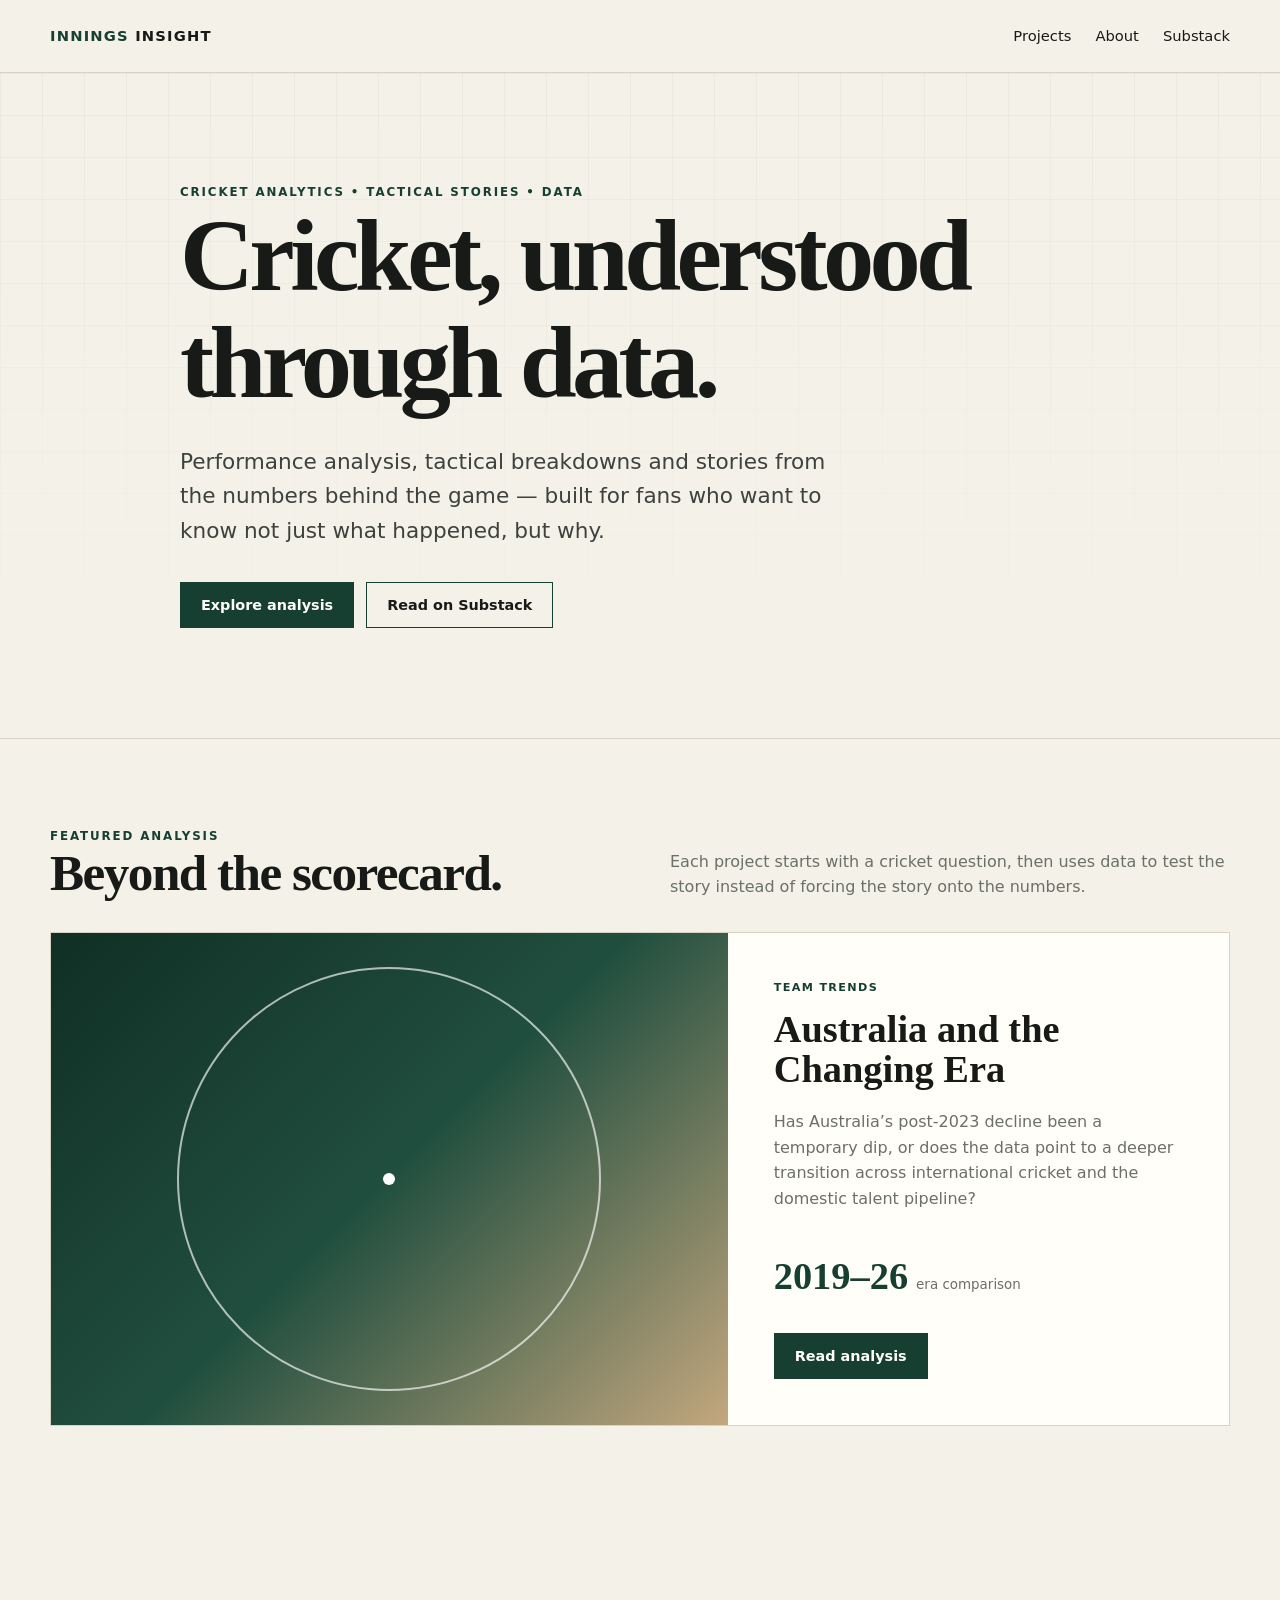
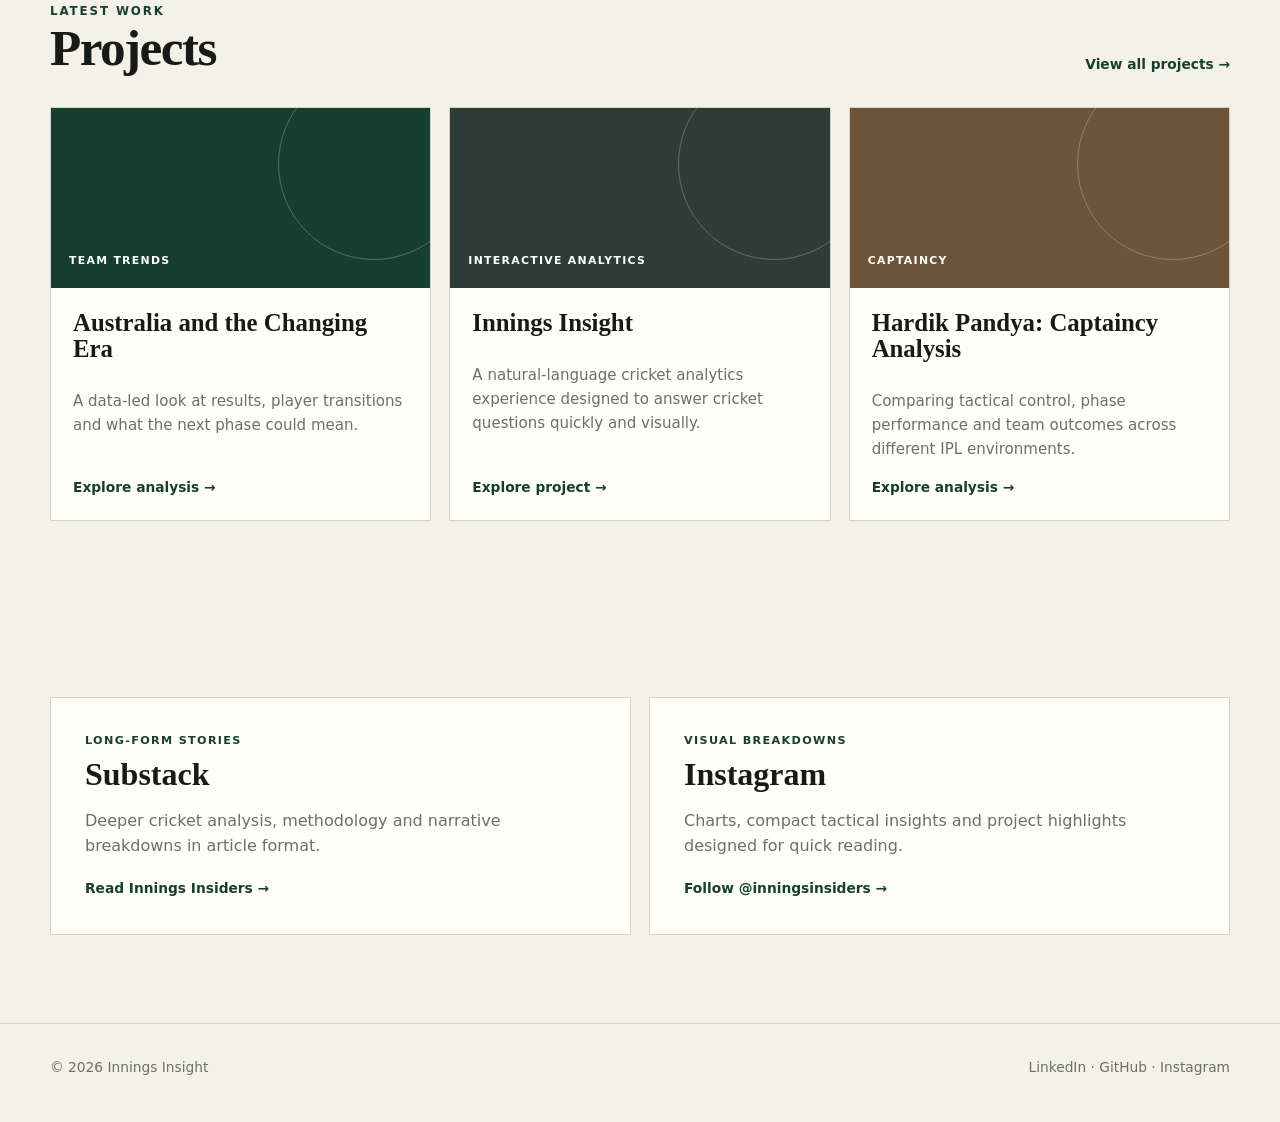
==== site/index.html @ 62f54bfb "Add portfolio homepage" ====
<!doctype html><html lang="en"><head><meta charset="utf-8"><meta name="viewport" content="width=device-width,initial-scale=1"><title>Innings Insight — Cricket Analytics</title><meta name="description" content="Cricket analytics, tactical breakdowns and stories from the numbers behind the game."><link rel="stylesheet" href="styles.css"></head><body><nav class="nav"><div class="wrap nav-inner"><a class="brand" href="index.html"><span>Innings</span> Insight</a><div class="nav-links"><a href="projects.html">Projects</a><a href="about.html">About</a><a href="https://inningsinsiders.substack.com/" target="_blank" rel="noreferrer">Substack</a></div></div></nav><header class="hero"><div class="wrap hero-content"><div class="eyebrow">Cricket analytics • tactical stories • data</div><h1>Cricket, understood through data.</h1><p>Performance analysis, tactical breakdowns and stories from the numbers behind the game — built for fans who want to know not just what happened, but why.</p><div class="actions"><a class="btn primary" href="projects.html">Explore analysis</a><a class="btn" href="https://inningsinsiders.substack.com/" target="_blank" rel="noreferrer">Read on Substack</a></div></div></header><main><section><div class="wrap"><div class="section-head"><div><div class="eyebrow">Featured analysis</div><h2>Beyond the scorecard.</h2></div><p>Each project starts with a cricket question, then uses data to test the story instead of forcing the story onto the numbers.</p></div><article class="feature"><div class="feature-art"></div><div class="feature-copy"><div class="smallcaps">Team trends</div><h3>Australia and the Changing Era</h3><p>Has Australia’s post-2023 decline been a temporary dip, or does the data point to a deeper transition across international cricket and the domestic talent pipeline?</p><div class="stat"><strong>2019–26</strong><span>era comparison</span></div><div><a class="btn primary" href="project-australia.html">Read analysis</a></div></div></article></div></section><section><div class="wrap"><div class="section-head"><div><div class="eyebrow">Latest work</div><h2>Projects</h2></div><a class="card-link" href="projects.html">View all projects →</a></div><div class="cards"><a class="card" href="project-australia.html"><div class="card-cover"><span class="tag">Team trends</span></div><div class="card-body"><h3>Australia and the Changing Era</h3><p>A data-led look at results, player transitions and what the next phase could mean.</p><span class="card-link">Explore analysis →</span></div></a><a class="card" href="project-innings-insight.html"><div class="card-cover cover-b"><span class="tag">Interactive analytics</span></div><div class="card-body"><h3>Innings Insight</h3><p>A natural-language cricket analytics experience designed to answer cricket questions quickly and visually.</p><span class="card-link">Explore project →</span></div></a><a class="card" href="project-hardik.html"><div class="card-cover cover-c"><span class="tag">Captaincy</span></div><div class="card-body"><h3>Hardik Pandya: Captaincy Analysis</h3><p>Comparing tactical control, phase performance and team outcomes across different IPL environments.</p><span class="card-link">Explore analysis →</span></div></a></div></div></section><section><div class="wrap split"><div class="panel"><div class="smallcaps">Long-form stories</div><h3>Substack</h3><p>Deeper cricket analysis, methodology and narrative breakdowns in article format.</p><a class="card-link" href="https://inningsinsiders.substack.com/" target="_blank" rel="noreferrer">Read Innings Insiders →</a></div><div class="panel"><div class="smallcaps">Visual breakdowns</div><h3>Instagram</h3><p>Charts, compact tactical insights and project highlights designed for quick reading.</p><a class="card-link" href="https://www.instagram.com/inningsinsiders" target="_blank" rel="noreferrer">Follow @inningsinsiders →</a></div></div></section></main><footer class="footer"><div class="wrap footer-inner"><span>© 2026 Innings Insight</span><span><a href="https://www.linkedin.com/in/shyamsundar-nandakumar/" target="_blank" rel="noreferrer">LinkedIn</a> · <a href="https://github.com/shyamsundar0910/innings-insight" target="_blank" rel="noreferrer">GitHub</a> · <a href="https://www.instagram.com/inningsinsiders" target="_blank" rel="noreferrer">Instagram</a></span></div></footer></body></html>
---- site/styles.css ----
:root {
  --paper: #f4f1e8;
  --paper-2: #ece8dc;
  --ink: #171a16;
  --muted: #6b7068;
  --green: #173f31;
  --green-2: #0f2e24;
  --line: #d7d2c4;
  --tan: #b99a6b;
  --white: #fffef9;
}
*{box-sizing:border-box}html{scroll-behavior:smooth}body{margin:0;font-family:Inter,ui-sans-serif,system-ui,-apple-system,BlinkMacSystemFont,"Segoe UI",sans-serif;background:var(--paper);color:var(--ink);line-height:1.6}a{color:inherit;text-decoration:none}img{max-width:100%;display:block}.wrap{width:min(1180px,calc(100% - 40px));margin:auto}.nav{position:sticky;top:0;z-index:20;background:rgba(244,241,232,.94);backdrop-filter:blur(12px);border-bottom:1px solid var(--line)}.nav-inner{height:72px;display:flex;align-items:center;justify-content:space-between;gap:24px}.brand{font-weight:800;letter-spacing:.08em;text-transform:uppercase;font-size:.92rem}.brand span{color:var(--green)}.nav-links{display:flex;gap:24px;font-size:.92rem}.nav-links a:hover{color:var(--green)}.hero{min-height:74vh;display:grid;place-items:center;border-bottom:1px solid var(--line);position:relative;overflow:hidden}.hero:before{content:"";position:absolute;inset:0;background-image:linear-gradient(rgba(23,63,49,.06) 1px,transparent 1px),linear-gradient(90deg,rgba(23,63,49,.06) 1px,transparent 1px);background-size:42px 42px;mask-image:linear-gradient(to bottom,rgba(0,0,0,.7),transparent 88%)}.hero-content{position:relative;padding:90px 0;max-width:920px}.eyebrow{text-transform:uppercase;letter-spacing:.16em;font-size:.74rem;font-weight:800;color:var(--green)}h1,h2,h3{font-family:Georgia,"Times New Roman",serif;line-height:1.05;margin:0}.hero h1{font-size:clamp(3.4rem,8vw,7.3rem);max-width:900px;letter-spacing:-.045em}.hero p{font-size:clamp(1.05rem,2vw,1.35rem);max-width:680px;color:#3d423d;margin:28px 0 34px}.actions{display:flex;flex-wrap:wrap;gap:12px}.btn{display:inline-flex;align-items:center;justify-content:center;min-height:46px;padding:0 20px;border:1px solid var(--green);font-weight:750;font-size:.9rem}.btn.primary{background:var(--green);color:var(--white)}.btn:hover{transform:translateY(-1px)}section{padding:88px 0}.section-head{display:flex;justify-content:space-between;align-items:end;gap:20px;margin-bottom:32px}.section-head h2{font-size:clamp(2.2rem,4vw,4rem);letter-spacing:-.03em}.section-head p{max-width:560px;color:var(--muted);margin:0}.feature{display:grid;grid-template-columns:1.35fr 1fr;border:1px solid var(--line);background:var(--white)}.feature-art{min-height:420px;background:linear-gradient(135deg,#102f25,#214f3f 50%,#c3a77e);position:relative;overflow:hidden}.feature-art:before,.feature-art:after{content:"";position:absolute;border:2px solid rgba(255,255,255,.65);border-radius:50%;width:420px;height:420px;left:50%;top:50%;transform:translate(-50%,-50%)}.feature-art:after{width:12px;height:12px;background:#fff;border:0}.feature-copy{padding:46px}.feature-copy h3{font-size:clamp(2rem,3vw,3.2rem);margin:12px 0 20px}.feature-copy p{color:var(--muted)}.stat{display:inline-flex;gap:8px;align-items:baseline;margin:18px 0 26px}.stat strong{font-family:Georgia,serif;font-size:2.4rem;color:var(--green)}.stat span{font-size:.84rem;color:var(--muted)}.cards{display:grid;grid-template-columns:repeat(3,1fr);gap:18px}.card{background:var(--white);border:1px solid var(--line);display:flex;flex-direction:column;min-height:390px;transition:.18s ease}.card:hover{transform:translateY(-3px);box-shadow:0 10px 24px rgba(16,34,27,.07)}.card-cover{height:180px;background:var(--green);padding:18px;display:flex;align-items:end;color:white;position:relative;overflow:hidden}.card-cover:after{content:"";position:absolute;width:190px;height:190px;border:1px solid rgba(255,255,255,.25);border-radius:50%;right:-40px;top:-40px}.cover-b{background:#2f3b37}.cover-c{background:#6c5438}.cover-d{background:#223f52}.cover-e{background:#4c3f2d}.cover-f{background:#2b332d}.tag{position:relative;z-index:1;font-size:.68rem;text-transform:uppercase;letter-spacing:.12em;font-weight:800}.card-body{padding:22px;display:flex;flex-direction:column;flex:1}.card-body h3{font-size:1.55rem;margin-bottom:12px}.card-body p{color:var(--muted);font-size:.94rem}.card-link{margin-top:auto;font-size:.86rem;font-weight:800;color:var(--green)}.split{display:grid;grid-template-columns:1fr 1fr;gap:18px}.panel{border:1px solid var(--line);background:var(--white);padding:34px}.panel h3{font-size:2rem;margin:8px 0 14px}.panel p{color:var(--muted)}.about-grid{display:grid;grid-template-columns:.8fr 1.2fr;gap:56px;align-items:center}.portrait{aspect-ratio:4/5;object-fit:cover;border:1px solid var(--line);background:var(--paper-2)}.about-copy h1{font-size:clamp(3rem,6vw,5.6rem);letter-spacing:-.04em}.about-copy p{color:#474c46;font-size:1.05rem}.quote{border-left:3px solid var(--green);padding-left:20px;font-family:Georgia,serif;font-size:1.5rem;color:var(--green);margin:28px 0}.social-row{display:flex;flex-wrap:wrap;gap:10px;margin-top:22px}.social-row a{border-bottom:1px solid var(--ink);font-weight:700;font-size:.9rem}.project-hero{padding:86px 0 56px;border-bottom:1px solid var(--line)}.project-hero h1{font-size:clamp(3rem,7vw,6rem);max-width:900px;letter-spacing:-.045em}.project-hero p{max-width:720px;color:var(--muted);font-size:1.1rem}.article{max-width:820px;margin:auto}.article h2{font-size:2.2rem;margin-top:46px}.article p,.article li{font-size:1.05rem;color:#3f443f}.kpi-grid{display:grid;grid-template-columns:repeat(3,1fr);gap:12px;margin:32px 0}.kpi{padding:24px;border:1px solid var(--line);background:var(--white)}.kpi strong{font:700 2rem Georgia,serif;color:var(--green);display:block}.footer{border-top:1px solid var(--line);padding:32px 0 44px;color:var(--muted);font-size:.86rem}.footer-inner{display:flex;justify-content:space-between;gap:20px;flex-wrap:wrap}.smallcaps{text-transform:uppercase;letter-spacing:.12em;font-size:.7rem;font-weight:800;color:var(--green)}@media(max-width:900px){.cards{grid-template-columns:1fr 1fr}.feature,.about-grid,.split{grid-template-columns:1fr}.feature-art{min-height:300px}.nav-links{gap:14px}.about-grid{gap:28px}.portrait{max-height:600px;width:100%}}@media(max-width:620px){.wrap{width:min(100% - 24px,1180px)}.nav-inner{height:62px}.nav-links a:nth-child(3){display:none}.hero{min-height:68vh}.cards,.kpi-grid{grid-template-columns:1fr}section{padding:62px 0}.feature-copy{padding:28px}.hero h1{font-size:3.4rem}.project-hero h1{font-size:3.2rem}}
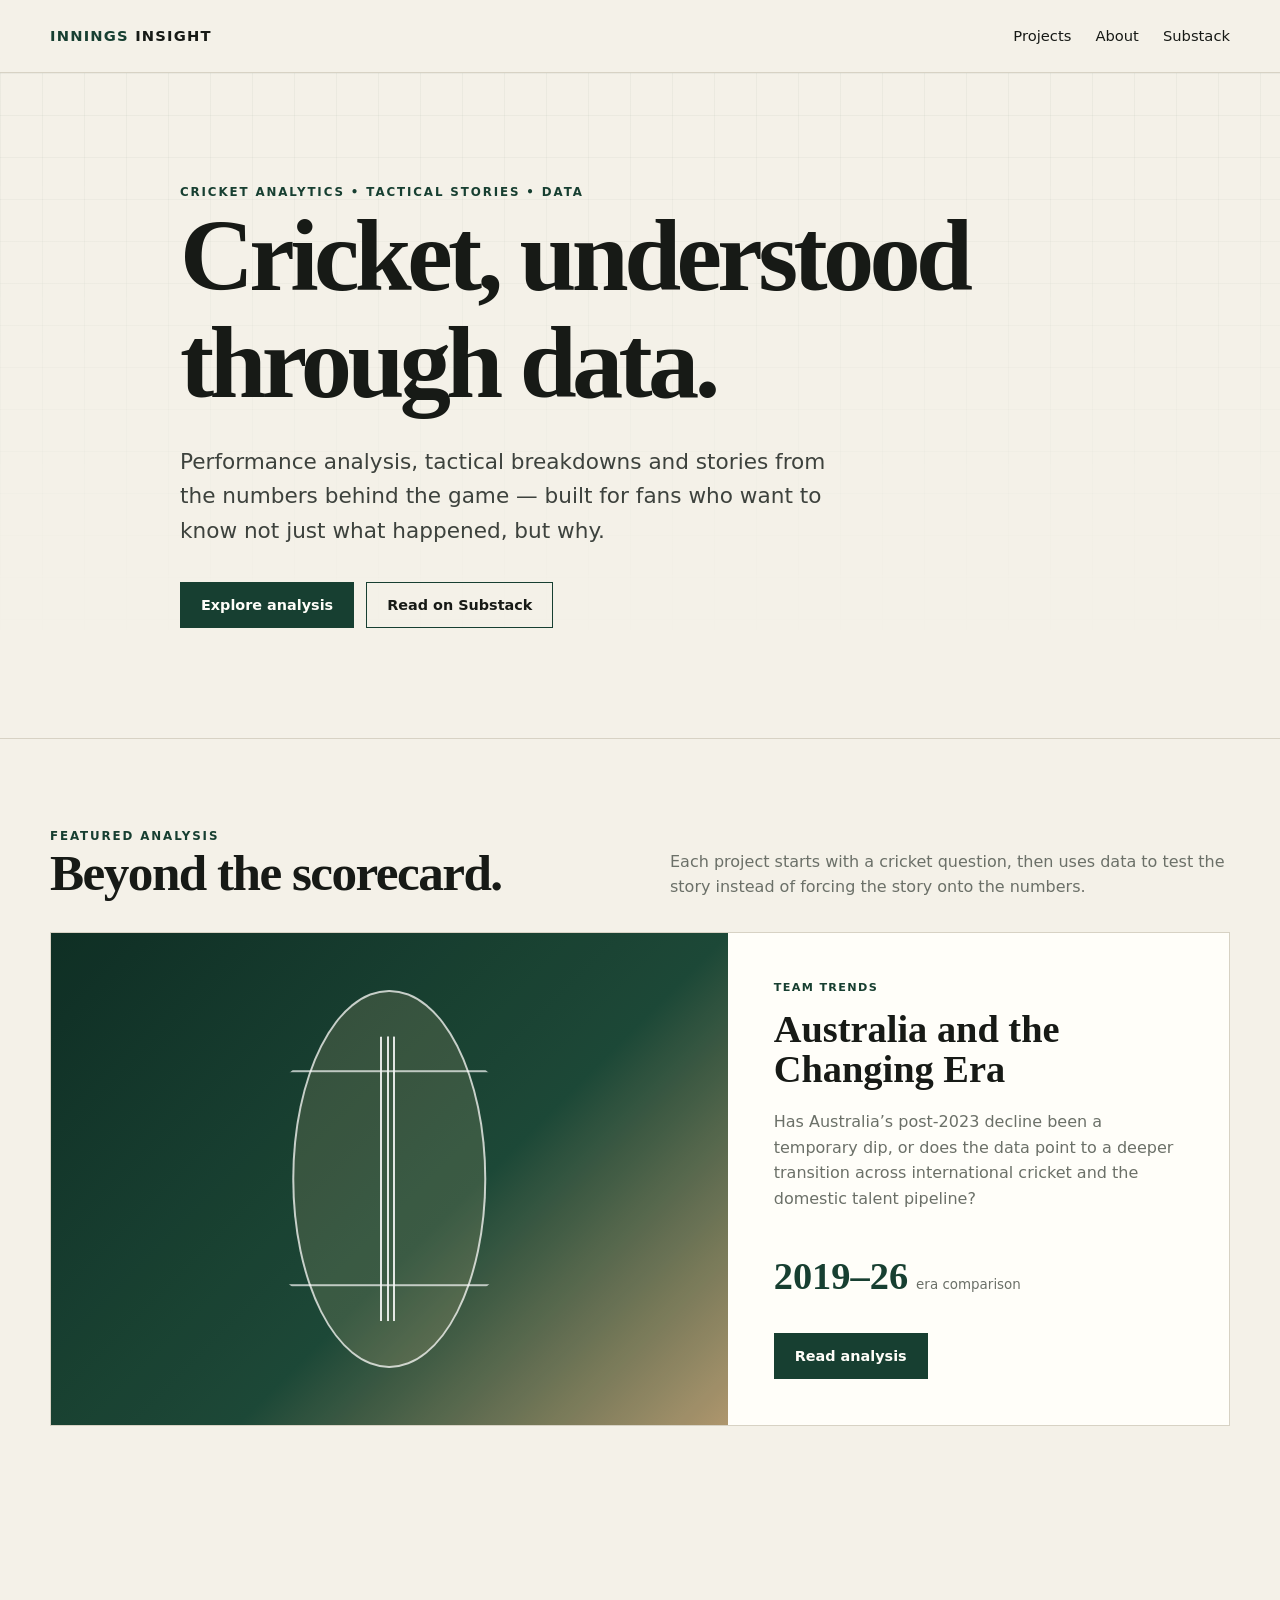
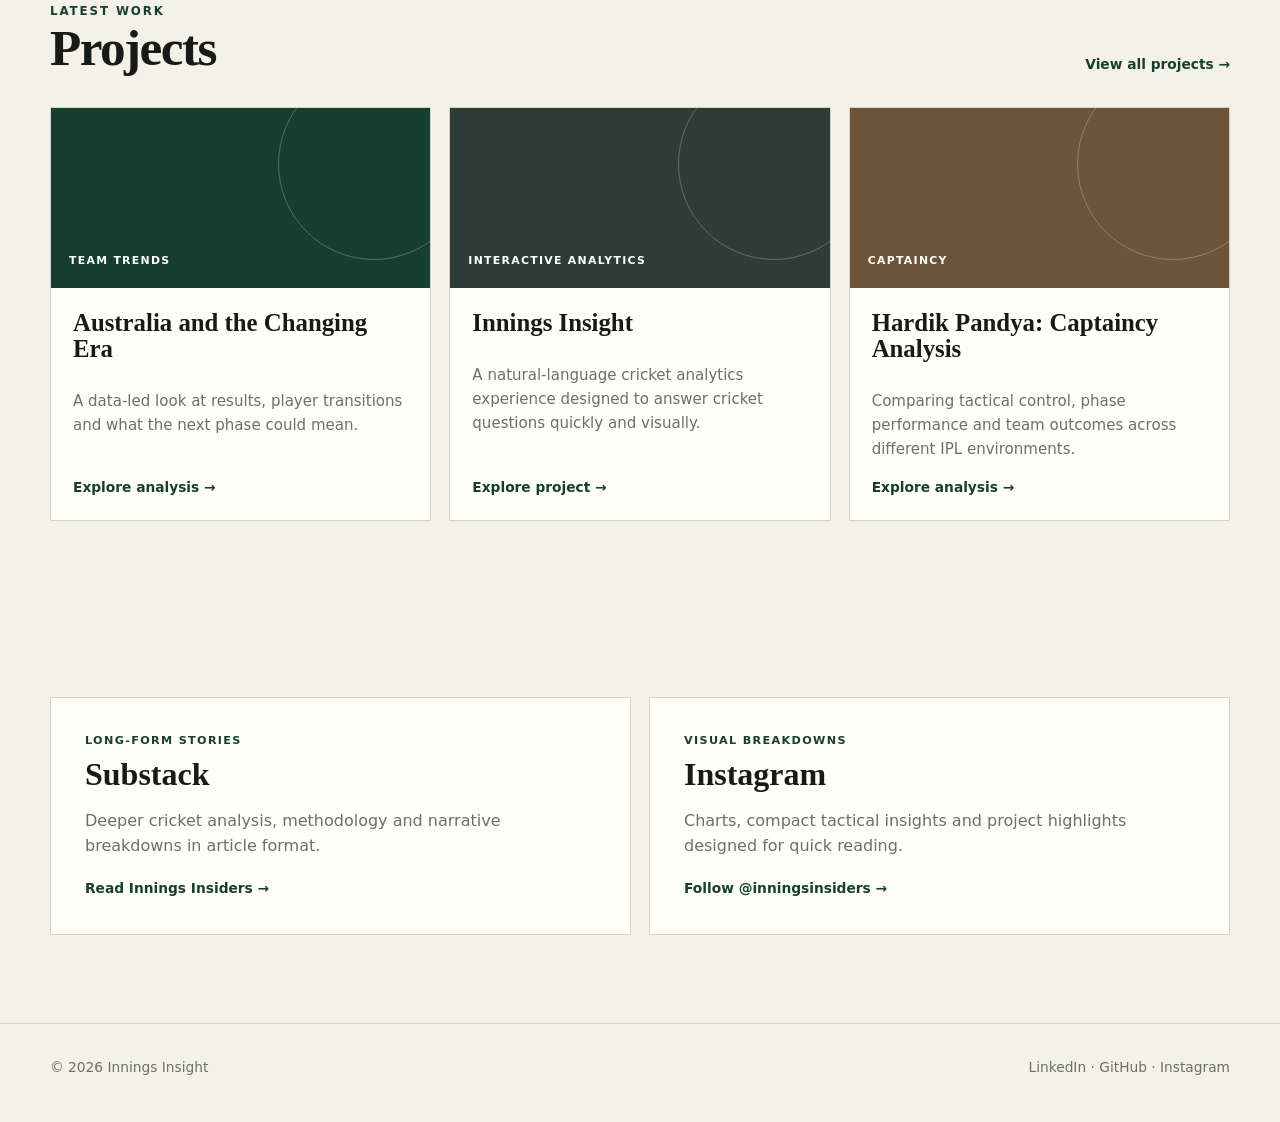
==== commit bb86b387: "Use cricket pitch artwork on featured analysis" ====
--- a/site/index.html
+++ b/site/index.html
@@ -1 +1 @@
-<!doctype html><html lang="en"><head><meta charset="utf-8"><meta name="viewport" content="width=device-width,initial-scale=1"><title>Innings Insight — Cricket Analytics</title><meta name="description" content="Cricket analytics, tactical breakdowns and stories from the numbers behind the game."><link rel="stylesheet" href="styles.css"></head><body><nav class="nav"><div class="wrap nav-inner"><a class="brand" href="index.html"><span>Innings</span> Insight</a><div class="nav-links"><a href="projects.html">Projects</a><a href="about.html">About</a><a href="https://inningsinsiders.substack.com/" target="_blank" rel="noreferrer">Substack</a></div></div></nav><header class="hero"><div class="wrap hero-content"><div class="eyebrow">Cricket analytics • tactical stories • data</div><h1>Cricket, understood through data.</h1><p>Performance analysis, tactical breakdowns and stories from the numbers behind the game — built for fans who want to know not just what happened, but why.</p><div class="actions"><a class="btn primary" href="projects.html">Explore analysis</a><a class="btn" href="https://inningsinsiders.substack.com/" target="_blank" rel="noreferrer">Read on Substack</a></div></div></header><main><section><div class="wrap"><div class="section-head"><div><div class="eyebrow">Featured analysis</div><h2>Beyond the scorecard.</h2></div><p>Each project starts with a cricket question, then uses data to test the story instead of forcing the story onto the numbers.</p></div><article class="feature"><div class="feature-art"></div><div class="feature-copy"><div class="smallcaps">Team trends</div><h3>Australia and the Changing Era</h3><p>Has Australia’s post-2023 decline been a temporary dip, or does the data point to a deeper transition across international cricket and the domestic talent pipeline?</p><div class="stat"><strong>2019–26</strong><span>era comparison</span></div><div><a class="btn primary" href="project-australia.html">Read analysis</a></div></div></article></div></section><section><div class="wrap"><div class="section-head"><div><div class="eyebrow">Latest work</div><h2>Projects</h2></div><a class="card-link" href="projects.html">View all projects →</a></div><div class="cards"><a class="card" href="project-australia.html"><div class="card-cover"><span class="tag">Team trends</span></div><div class="card-body"><h3>Australia and the Changing Era</h3><p>A data-led look at results, player transitions and what the next phase could mean.</p><span class="card-link">Explore analysis →</span></div></a><a class="card" href="project-innings-insight.html"><div class="card-cover cover-b"><span class="tag">Interactive analytics</span></div><div class="card-body"><h3>Innings Insight</h3><p>A natural-language cricket analytics experience designed to answer cricket questions quickly and visually.</p><span class="card-link">Explore project →</span></div></a><a class="card" href="project-hardik.html"><div class="card-cover cover-c"><span class="tag">Captaincy</span></div><div class="card-body"><h3>Hardik Pandya: Captaincy Analysis</h3><p>Comparing tactical control, phase performance and team outcomes across different IPL environments.</p><span class="card-link">Explore analysis →</span></div></a></div></div></section><section><div class="wrap split"><div class="panel"><div class="smallcaps">Long-form stories</div><h3>Substack</h3><p>Deeper cricket analysis, methodology and narrative breakdowns in article format.</p><a class="card-link" href="https://inningsinsiders.substack.com/" target="_blank" rel="noreferrer">Read Innings Insiders →</a></div><div class="panel"><div class="smallcaps">Visual breakdowns</div><h3>Instagram</h3><p>Charts, compact tactical insights and project highlights designed for quick reading.</p><a class="card-link" href="https://www.instagram.com/inningsinsiders" target="_blank" rel="noreferrer">Follow @inningsinsiders →</a></div></div></section></main><footer class="footer"><div class="wrap footer-inner"><span>© 2026 Innings Insight</span><span><a href="https://www.linkedin.com/in/shyamsundar-nandakumar/" target="_blank" rel="noreferrer">LinkedIn</a> · <a href="https://github.com/shyamsundar0910/innings-insight" target="_blank" rel="noreferrer">GitHub</a> · <a href="https://www.instagram.com/inningsinsiders" target="_blank" rel="noreferrer">Instagram</a></span></div></footer></body></html>+<!doctype html><html lang="en"><head><meta charset="utf-8"><meta name="viewport" content="width=device-width,initial-scale=1"><title>Innings Insight — Cricket Analytics</title><meta name="description" content="Cricket analytics, tactical breakdowns and stories from the numbers behind the game."><link rel="stylesheet" href="styles.css"><link rel="stylesheet" href="feature-art.css"></head><body><nav class="nav"><div class="wrap nav-inner"><a class="brand" href="index.html"><span>Innings</span> Insight</a><div class="nav-links"><a href="projects.html">Projects</a><a href="about.html">About</a><a href="https://inningsinsiders.substack.com/" target="_blank" rel="noreferrer">Substack</a></div></div></nav><header class="hero"><div class="wrap hero-content"><div class="eyebrow">Cricket analytics • tactical stories • data</div><h1>Cricket, understood through data.</h1><p>Performance analysis, tactical breakdowns and stories from the numbers behind the game — built for fans who want to know not just what happened, but why.</p><div class="actions"><a class="btn primary" href="projects.html">Explore analysis</a><a class="btn" href="https://inningsinsiders.substack.com/" target="_blank" rel="noreferrer">Read on Substack</a></div></div></header><main><section><div class="wrap"><div class="section-head"><div><div class="eyebrow">Featured analysis</div><h2>Beyond the scorecard.</h2></div><p>Each project starts with a cricket question, then uses data to test the story instead of forcing the story onto the numbers.</p></div><article class="feature"><div class="feature-art"></div><div class="feature-copy"><div class="smallcaps">Team trends</div><h3>Australia and the Changing Era</h3><p>Has Australia’s post-2023 decline been a temporary dip, or does the data point to a deeper transition across international cricket and the domestic talent pipeline?</p><div class="stat"><strong>2019–26</strong><span>era comparison</span></div><div><a class="btn primary" href="project-australia.html">Read analysis</a></div></div></article></div></section><section><div class="wrap"><div class="section-head"><div><div class="eyebrow">Latest work</div><h2>Projects</h2></div><a class="card-link" href="projects.html">View all projects →</a></div><div class="cards"><a class="card" href="project-australia.html"><div class="card-cover"><span class="tag">Team trends</span></div><div class="card-body"><h3>Australia and the Changing Era</h3><p>A data-led look at results, player transitions and what the next phase could mean.</p><span class="card-link">Explore analysis →</span></div></a><a class="card" href="project-innings-insight.html"><div class="card-cover cover-b"><span class="tag">Interactive analytics</span></div><div class="card-body"><h3>Innings Insight</h3><p>A natural-language cricket analytics experience designed to answer cricket questions quickly and visually.</p><span class="card-link">Explore project →</span></div></a><a class="card" href="project-hardik.html"><div class="card-cover cover-c"><span class="tag">Captaincy</span></div><div class="card-body"><h3>Hardik Pandya: Captaincy Analysis</h3><p>Comparing tactical control, phase performance and team outcomes across different IPL environments.</p><span class="card-link">Explore analysis →</span></div></a></div></div></section><section><div class="wrap split"><div class="panel"><div class="smallcaps">Long-form stories</div><h3>Substack</h3><p>Deeper cricket analysis, methodology and narrative breakdowns in article format.</p><a class="card-link" href="https://inningsinsiders.substack.com/" target="_blank" rel="noreferrer">Read Innings Insiders →</a></div><div class="panel"><div class="smallcaps">Visual breakdowns</div><h3>Instagram</h3><p>Charts, compact tactical insights and project highlights designed for quick reading.</p><a class="card-link" href="https://www.instagram.com/inningsinsiders" target="_blank" rel="noreferrer">Follow @inningsinsiders →</a></div></div></section></main><footer class="footer"><div class="wrap footer-inner"><span>© 2026 Innings Insight</span><span><a href="https://www.linkedin.com/in/shyamsundar-nandakumar/" target="_blank" rel="noreferrer">LinkedIn</a> · <a href="https://github.com/shyamsundar0910/innings-insight" target="_blank" rel="noreferrer">GitHub</a> · <a href="https://www.instagram.com/inningsinsiders" target="_blank" rel="noreferrer">Instagram</a></span></div></footer></body></html>
--- a/site/feature-art.css
+++ b/site/feature-art.css
@@ -0,0 +1,3 @@
+.feature-art{min-height:420px;position:relative;overflow:hidden;background:linear-gradient(135deg,#102f25 0%,#1e4a39 58%,#b79c72 100%)}
+.feature-art:before{content:"";position:absolute;left:50%;top:50%;width:28%;height:76%;transform:translate(-50%,-50%);border:2px solid rgba(255,255,255,.72);background:rgba(196,169,121,.18);box-shadow:0 0 0 999px rgba(11,43,33,.05)}
+.feature-art:after{content:"";position:absolute;left:50%;top:50%;width:44%;height:58%;transform:translate(-50%,-50%);background:linear-gradient(to bottom,transparent 0 12%,rgba(255,255,255,.72) 12% 12.6%,transparent 12.6% 87%,rgba(255,255,255,.72) 87% 87.6%,transparent 87.6%),linear-gradient(90deg,transparent 0 47%,rgba(255,255,255,.9) 47% 47.7%,transparent 47.7% 49.2%,rgba(255,255,255,.9) 49.2% 49.9%,transparent 49.9% 51.4%,rgba(255,255,255,.9) 51.4% 52.1%,transparent 52.1%);opacity:.95}
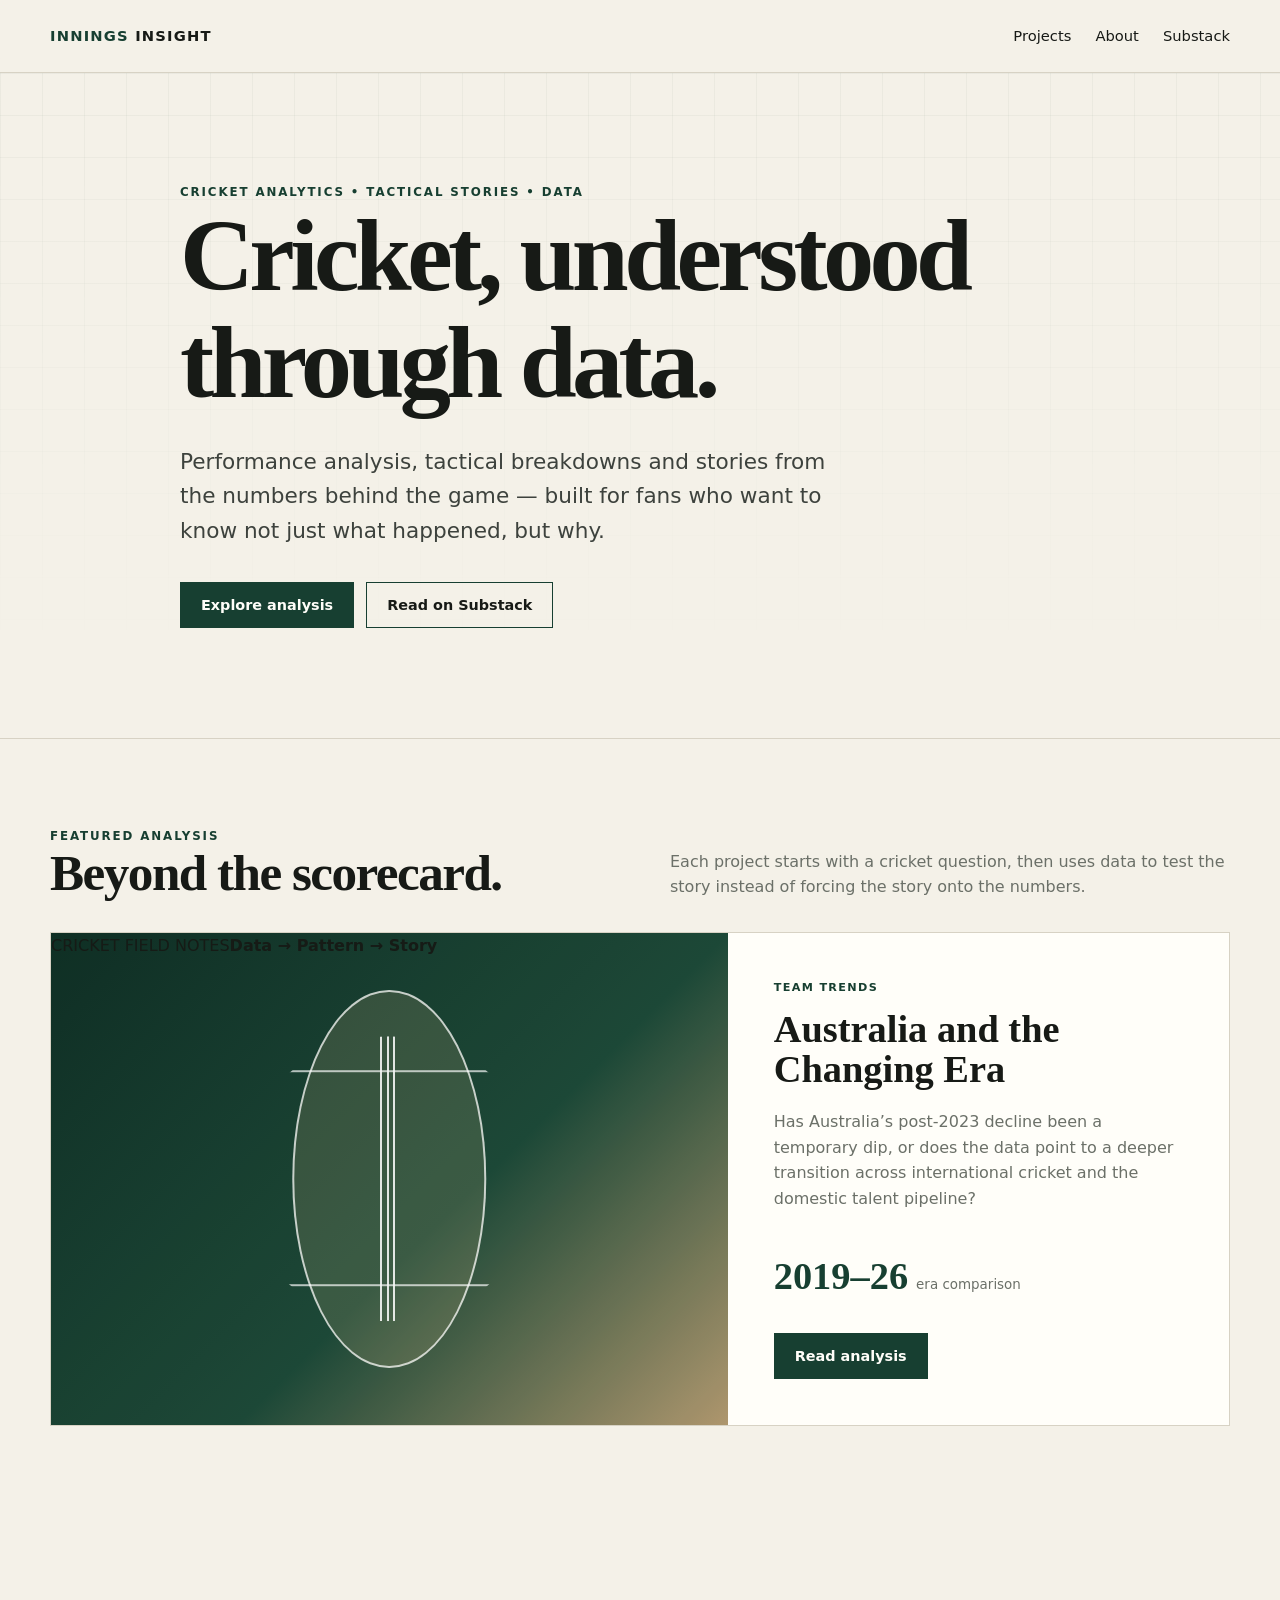
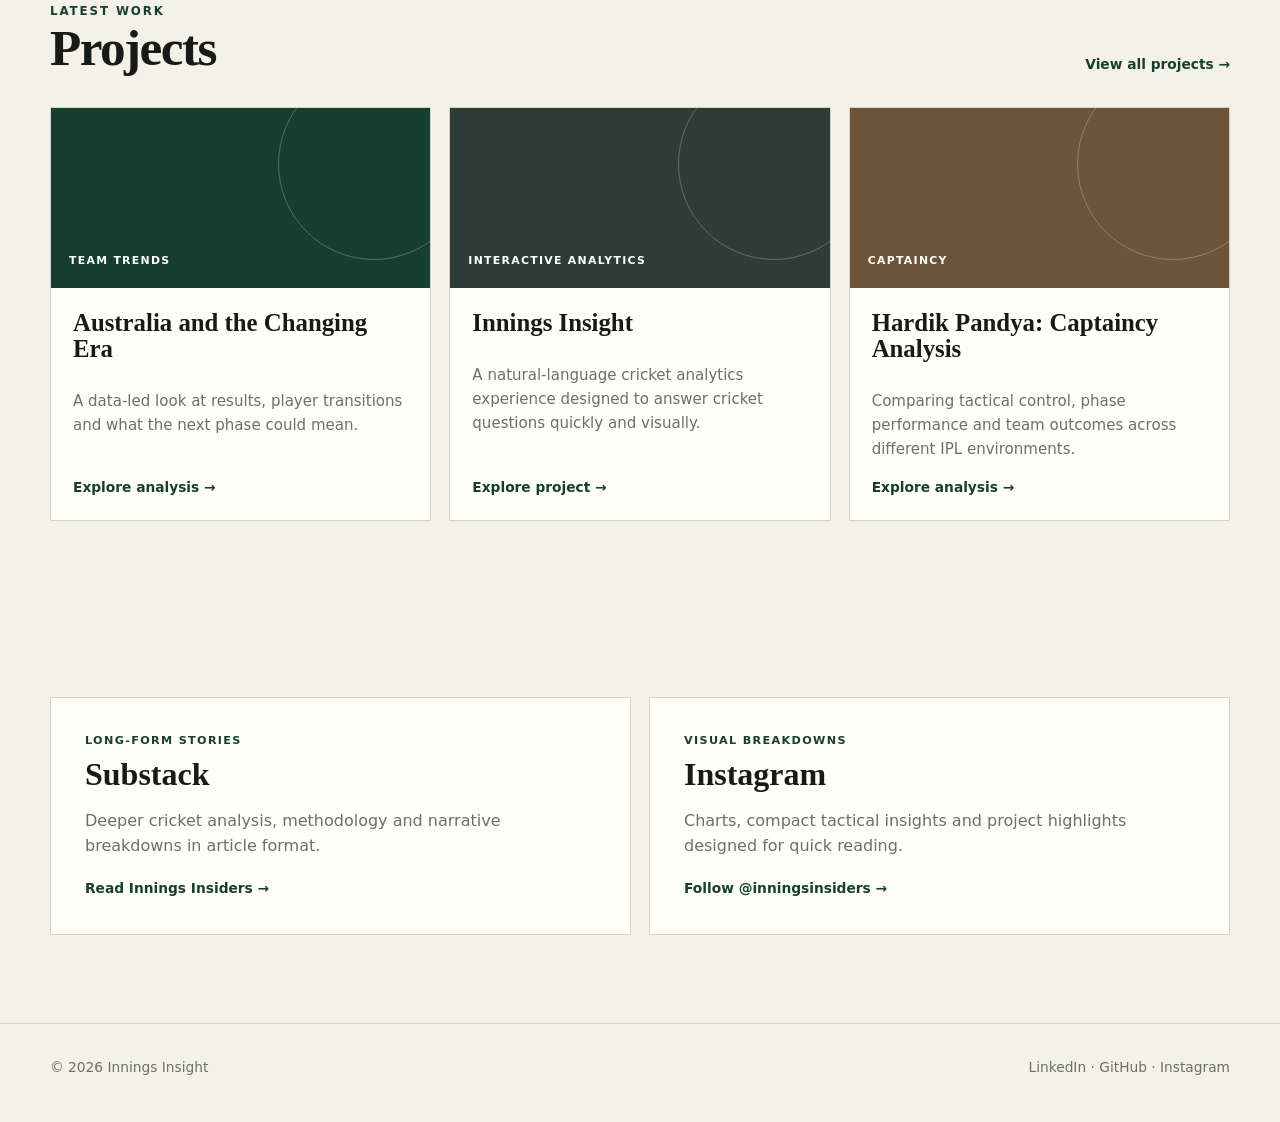
==== commit 840378d7: "Replace featured circle art with cricket pitch visual" ====
--- a/site/index.html
+++ b/site/index.html
@@ -1 +1 @@
-<!doctype html><html lang="en"><head><meta charset="utf-8"><meta name="viewport" content="width=device-width,initial-scale=1"><title>Innings Insight — Cricket Analytics</title><meta name="description" content="Cricket analytics, tactical breakdowns and stories from the numbers behind the game."><link rel="stylesheet" href="styles.css"><link rel="stylesheet" href="feature-art.css"></head><body><nav class="nav"><div class="wrap nav-inner"><a class="brand" href="index.html"><span>Innings</span> Insight</a><div class="nav-links"><a href="projects.html">Projects</a><a href="about.html">About</a><a href="https://inningsinsiders.substack.com/" target="_blank" rel="noreferrer">Substack</a></div></div></nav><header class="hero"><div class="wrap hero-content"><div class="eyebrow">Cricket analytics • tactical stories • data</div><h1>Cricket, understood through data.</h1><p>Performance analysis, tactical breakdowns and stories from the numbers behind the game — built for fans who want to know not just what happened, but why.</p><div class="actions"><a class="btn primary" href="projects.html">Explore analysis</a><a class="btn" href="https://inningsinsiders.substack.com/" target="_blank" rel="noreferrer">Read on Substack</a></div></div></header><main><section><div class="wrap"><div class="section-head"><div><div class="eyebrow">Featured analysis</div><h2>Beyond the scorecard.</h2></div><p>Each project starts with a cricket question, then uses data to test the story instead of forcing the story onto the numbers.</p></div><article class="feature"><div class="feature-art"></div><div class="feature-copy"><div class="smallcaps">Team trends</div><h3>Australia and the Changing Era</h3><p>Has Australia’s post-2023 decline been a temporary dip, or does the data point to a deeper transition across international cricket and the domestic talent pipeline?</p><div class="stat"><strong>2019–26</strong><span>era comparison</span></div><div><a class="btn primary" href="project-australia.html">Read analysis</a></div></div></article></div></section><section><div class="wrap"><div class="section-head"><div><div class="eyebrow">Latest work</div><h2>Projects</h2></div><a class="card-link" href="projects.html">View all projects →</a></div><div class="cards"><a class="card" href="project-australia.html"><div class="card-cover"><span class="tag">Team trends</span></div><div class="card-body"><h3>Australia and the Changing Era</h3><p>A data-led look at results, player transitions and what the next phase could mean.</p><span class="card-link">Explore analysis →</span></div></a><a class="card" href="project-innings-insight.html"><div class="card-cover cover-b"><span class="tag">Interactive analytics</span></div><div class="card-body"><h3>Innings Insight</h3><p>A natural-language cricket analytics experience designed to answer cricket questions quickly and visually.</p><span class="card-link">Explore project →</span></div></a><a class="card" href="project-hardik.html"><div class="card-cover cover-c"><span class="tag">Captaincy</span></div><div class="card-body"><h3>Hardik Pandya: Captaincy Analysis</h3><p>Comparing tactical control, phase performance and team outcomes across different IPL environments.</p><span class="card-link">Explore analysis →</span></div></a></div></div></section><section><div class="wrap split"><div class="panel"><div class="smallcaps">Long-form stories</div><h3>Substack</h3><p>Deeper cricket analysis, methodology and narrative breakdowns in article format.</p><a class="card-link" href="https://inningsinsiders.substack.com/" target="_blank" rel="noreferrer">Read Innings Insiders →</a></div><div class="panel"><div class="smallcaps">Visual breakdowns</div><h3>Instagram</h3><p>Charts, compact tactical insights and project highlights designed for quick reading.</p><a class="card-link" href="https://www.instagram.com/inningsinsiders" target="_blank" rel="noreferrer">Follow @inningsinsiders →</a></div></div></section></main><footer class="footer"><div class="wrap footer-inner"><span>© 2026 Innings Insight</span><span><a href="https://www.linkedin.com/in/shyamsundar-nandakumar/" target="_blank" rel="noreferrer">LinkedIn</a> · <a href="https://github.com/shyamsundar0910/innings-insight" target="_blank" rel="noreferrer">GitHub</a> · <a href="https://www.instagram.com/inningsinsiders" target="_blank" rel="noreferrer">Instagram</a></span></div></footer></body></html>+<!doctype html><html lang="en"><head><meta charset="utf-8"><meta name="viewport" content="width=device-width,initial-scale=1"><title>Innings Insight — Cricket Analytics</title><meta name="description" content="Cricket analytics, tactical breakdowns and stories from the numbers behind the game."><link rel="stylesheet" href="styles.css"><link rel="stylesheet" href="feature-art.css"></head><body><nav class="nav"><div class="wrap nav-inner"><a class="brand" href="index.html"><span>Innings</span> Insight</a><div class="nav-links"><a href="projects.html">Projects</a><a href="about.html">About</a><a href="https://inningsinsiders.substack.com/" target="_blank" rel="noreferrer">Substack</a></div></div></nav><header class="hero"><div class="wrap hero-content"><div class="eyebrow">Cricket analytics • tactical stories • data</div><h1>Cricket, understood through data.</h1><p>Performance analysis, tactical breakdowns and stories from the numbers behind the game — built for fans who want to know not just what happened, but why.</p><div class="actions"><a class="btn primary" href="projects.html">Explore analysis</a><a class="btn" href="https://inningsinsiders.substack.com/" target="_blank" rel="noreferrer">Read on Substack</a></div></div></header><main><section><div class="wrap"><div class="section-head"><div><div class="eyebrow">Featured analysis</div><h2>Beyond the scorecard.</h2></div><p>Each project starts with a cricket question, then uses data to test the story instead of forcing the story onto the numbers.</p></div><article class="feature"><div class="feature-art" aria-label="Stylized cricket pitch and wickets"><div class="pitch"><span class="crease crease-top"></span><span class="crease crease-bottom"></span><div class="stumps stumps-top"><i></i><i></i><i></i></div><div class="stumps stumps-bottom"><i></i><i></i><i></i></div></div><div class="art-caption"><span>CRICKET FIELD NOTES</span><strong>Data → Pattern → Story</strong></div></div><div class="feature-copy"><div class="smallcaps">Team trends</div><h3>Australia and the Changing Era</h3><p>Has Australia’s post-2023 decline been a temporary dip, or does the data point to a deeper transition across international cricket and the domestic talent pipeline?</p><div class="stat"><strong>2019–26</strong><span>era comparison</span></div><div><a class="btn primary" href="project-australia.html">Read analysis</a></div></div></article></div></section><section><div class="wrap"><div class="section-head"><div><div class="eyebrow">Latest work</div><h2>Projects</h2></div><a class="card-link" href="projects.html">View all projects →</a></div><div class="cards"><a class="card" href="project-australia.html"><div class="card-cover"><span class="tag">Team trends</span></div><div class="card-body"><h3>Australia and the Changing Era</h3><p>A data-led look at results, player transitions and what the next phase could mean.</p><span class="card-link">Explore analysis →</span></div></a><a class="card" href="project-innings-insight.html"><div class="card-cover cover-b"><span class="tag">Interactive analytics</span></div><div class="card-body"><h3>Innings Insight</h3><p>A natural-language cricket analytics experience designed to answer cricket questions quickly and visually.</p><span class="card-link">Explore project →</span></div></a><a class="card" href="project-hardik.html"><div class="card-cover cover-c"><span class="tag">Captaincy</span></div><div class="card-body"><h3>Hardik Pandya: Captaincy Analysis</h3><p>Comparing tactical control, phase performance and team outcomes across different IPL environments.</p><span class="card-link">Explore analysis →</span></div></a></div></div></section><section><div class="wrap split"><div class="panel"><div class="smallcaps">Long-form stories</div><h3>Substack</h3><p>Deeper cricket analysis, methodology and narrative breakdowns in article format.</p><a class="card-link" href="https://inningsinsiders.substack.com/" target="_blank" rel="noreferrer">Read Innings Insiders →</a></div><div class="panel"><div class="smallcaps">Visual breakdowns</div><h3>Instagram</h3><p>Charts, compact tactical insights and project highlights designed for quick reading.</p><a class="card-link" href="https://www.instagram.com/inningsinsiders" target="_blank" rel="noreferrer">Follow @inningsinsiders →</a></div></div></section></main><footer class="footer"><div class="wrap footer-inner"><span>© 2026 Innings Insight</span><span><a href="https://www.linkedin.com/in/shyamsundar-nandakumar/" target="_blank" rel="noreferrer">LinkedIn</a> · <a href="https://github.com/shyamsundar0910/innings-insight" target="_blank" rel="noreferrer">GitHub</a> · <a href="https://www.instagram.com/inningsinsiders" target="_blank" rel="noreferrer">Instagram</a></span></div></footer></body></html>
--- a/site/styles.css
+++ b/site/styles.css
@@ -9,4 +9,6 @@
   --tan: #b99a6b;
   --white: #fffef9;
 }
-*{box-sizing:border-box}html{scroll-behavior:smooth}body{margin:0;font-family:Inter,ui-sans-serif,system-ui,-apple-system,BlinkMacSystemFont,"Segoe UI",sans-serif;background:var(--paper);color:var(--ink);line-height:1.6}a{color:inherit;text-decoration:none}img{max-width:100%;display:block}.wrap{width:min(1180px,calc(100% - 40px));margin:auto}.nav{position:sticky;top:0;z-index:20;background:rgba(244,241,232,.94);backdrop-filter:blur(12px);border-bottom:1px solid var(--line)}.nav-inner{height:72px;display:flex;align-items:center;justify-content:space-between;gap:24px}.brand{font-weight:800;letter-spacing:.08em;text-transform:uppercase;font-size:.92rem}.brand span{color:var(--green)}.nav-links{display:flex;gap:24px;font-size:.92rem}.nav-links a:hover{color:var(--green)}.hero{min-height:74vh;display:grid;place-items:center;border-bottom:1px solid var(--line);position:relative;overflow:hidden}.hero:before{content:"";position:absolute;inset:0;background-image:linear-gradient(rgba(23,63,49,.06) 1px,transparent 1px),linear-gradient(90deg,rgba(23,63,49,.06) 1px,transparent 1px);background-size:42px 42px;mask-image:linear-gradient(to bottom,rgba(0,0,0,.7),transparent 88%)}.hero-content{position:relative;padding:90px 0;max-width:920px}.eyebrow{text-transform:uppercase;letter-spacing:.16em;font-size:.74rem;font-weight:800;color:var(--green)}h1,h2,h3{font-family:Georgia,"Times New Roman",serif;line-height:1.05;margin:0}.hero h1{font-size:clamp(3.4rem,8vw,7.3rem);max-width:900px;letter-spacing:-.045em}.hero p{font-size:clamp(1.05rem,2vw,1.35rem);max-width:680px;color:#3d423d;margin:28px 0 34px}.actions{display:flex;flex-wrap:wrap;gap:12px}.btn{display:inline-flex;align-items:center;justify-content:center;min-height:46px;padding:0 20px;border:1px solid var(--green);font-weight:750;font-size:.9rem}.btn.primary{background:var(--green);color:var(--white)}.btn:hover{transform:translateY(-1px)}section{padding:88px 0}.section-head{display:flex;justify-content:space-between;align-items:end;gap:20px;margin-bottom:32px}.section-head h2{font-size:clamp(2.2rem,4vw,4rem);letter-spacing:-.03em}.section-head p{max-width:560px;color:var(--muted);margin:0}.feature{display:grid;grid-template-columns:1.35fr 1fr;border:1px solid var(--line);background:var(--white)}.feature-art{min-height:420px;background:linear-gradient(135deg,#102f25,#214f3f 50%,#c3a77e);position:relative;overflow:hidden}.feature-art:before,.feature-art:after{content:"";position:absolute;border:2px solid rgba(255,255,255,.65);border-radius:50%;width:420px;height:420px;left:50%;top:50%;transform:translate(-50%,-50%)}.feature-art:after{width:12px;height:12px;background:#fff;border:0}.feature-copy{padding:46px}.feature-copy h3{font-size:clamp(2rem,3vw,3.2rem);margin:12px 0 20px}.feature-copy p{color:var(--muted)}.stat{display:inline-flex;gap:8px;align-items:baseline;margin:18px 0 26px}.stat strong{font-family:Georgia,serif;font-size:2.4rem;color:var(--green)}.stat span{font-size:.84rem;color:var(--muted)}.cards{display:grid;grid-template-columns:repeat(3,1fr);gap:18px}.card{background:var(--white);border:1px solid var(--line);display:flex;flex-direction:column;min-height:390px;transition:.18s ease}.card:hover{transform:translateY(-3px);box-shadow:0 10px 24px rgba(16,34,27,.07)}.card-cover{height:180px;background:var(--green);padding:18px;display:flex;align-items:end;color:white;position:relative;overflow:hidden}.card-cover:after{content:"";position:absolute;width:190px;height:190px;border:1px solid rgba(255,255,255,.25);border-radius:50%;right:-40px;top:-40px}.cover-b{background:#2f3b37}.cover-c{background:#6c5438}.cover-d{background:#223f52}.cover-e{background:#4c3f2d}.cover-f{background:#2b332d}.tag{position:relative;z-index:1;font-size:.68rem;text-transform:uppercase;letter-spacing:.12em;font-weight:800}.card-body{padding:22px;display:flex;flex-direction:column;flex:1}.card-body h3{font-size:1.55rem;margin-bottom:12px}.card-body p{color:var(--muted);font-size:.94rem}.card-link{margin-top:auto;font-size:.86rem;font-weight:800;color:var(--green)}.split{display:grid;grid-template-columns:1fr 1fr;gap:18px}.panel{border:1px solid var(--line);background:var(--white);padding:34px}.panel h3{font-size:2rem;margin:8px 0 14px}.panel p{color:var(--muted)}.about-grid{display:grid;grid-template-columns:.8fr 1.2fr;gap:56px;align-items:center}.portrait{aspect-ratio:4/5;object-fit:cover;border:1px solid var(--line);background:var(--paper-2)}.about-copy h1{font-size:clamp(3rem,6vw,5.6rem);letter-spacing:-.04em}.about-copy p{color:#474c46;font-size:1.05rem}.quote{border-left:3px solid var(--green);padding-left:20px;font-family:Georgia,serif;font-size:1.5rem;color:var(--green);margin:28px 0}.social-row{display:flex;flex-wrap:wrap;gap:10px;margin-top:22px}.social-row a{border-bottom:1px solid var(--ink);font-weight:700;font-size:.9rem}.project-hero{padding:86px 0 56px;border-bottom:1px solid var(--line)}.project-hero h1{font-size:clamp(3rem,7vw,6rem);max-width:900px;letter-spacing:-.045em}.project-hero p{max-width:720px;color:var(--muted);font-size:1.1rem}.article{max-width:820px;margin:auto}.article h2{font-size:2.2rem;margin-top:46px}.article p,.article li{font-size:1.05rem;color:#3f443f}.kpi-grid{display:grid;grid-template-columns:repeat(3,1fr);gap:12px;margin:32px 0}.kpi{padding:24px;border:1px solid var(--line);background:var(--white)}.kpi strong{font:700 2rem Georgia,serif;color:var(--green);display:block}.footer{border-top:1px solid var(--line);padding:32px 0 44px;color:var(--muted);font-size:.86rem}.footer-inner{display:flex;justify-content:space-between;gap:20px;flex-wrap:wrap}.smallcaps{text-transform:uppercase;letter-spacing:.12em;font-size:.7rem;font-weight:800;color:var(--green)}@media(max-width:900px){.cards{grid-template-columns:1fr 1fr}.feature,.about-grid,.split{grid-template-columns:1fr}.feature-art{min-height:300px}.nav-links{gap:14px}.about-grid{gap:28px}.portrait{max-height:600px;width:100%}}@media(max-width:620px){.wrap{width:min(100% - 24px,1180px)}.nav-inner{height:62px}.nav-links a:nth-child(3){display:none}.hero{min-height:68vh}.cards,.kpi-grid{grid-template-columns:1fr}section{padding:62px 0}.feature-copy{padding:28px}.hero h1{font-size:3.4rem}.project-hero h1{font-size:3.2rem}}
+*{box-sizing:border-box}html{scroll-behavior:smooth}body{margin:0;font-family:Inter,ui-sans-serif,system-ui,-apple-system,BlinkMacSystemFont,"Segoe UI",sans-serif;background:var(--paper);color:var(--ink);line-height:1.6}a{color:inherit;text-decoration:none}img{max-width:100%;display:block}.wrap{width:min(1180px,calc(100% - 40px));margin:auto}.nav{position:sticky;top:0;z-index:20;background:rgba(244,241,232,.94);backdrop-filter:blur(12px);border-bottom:1px solid var(--line)}.nav-inner{height:72px;display:flex;align-items:center;justify-content:space-between;gap:24px}.brand{font-weight:800;letter-spacing:.08em;text-transform:uppercase;font-size:.92rem}.brand span{color:var(--green)}.nav-links{display:flex;gap:24px;font-size:.92rem}.nav-links a:hover{color:var(--green)}.hero{min-height:74vh;display:grid;place-items:center;border-bottom:1px solid var(--line);position:relative;overflow:hidden}.hero:before{content:"";position:absolute;inset:0;background-image:linear-gradient(rgba(23,63,49,.06) 1px,transparent 1px),linear-gradient(90deg,rgba(23,63,49,.06) 1px,transparent 1px);background-size:42px 42px;mask-image:linear-gradient(to bottom,rgba(0,0,0,.7),transparent 88%)}.hero-content{position:relative;padding:90px 0;max-width:920px}.eyebrow{text-transform:uppercase;letter-spacing:.16em;font-size:.74rem;font-weight:800;color:var(--green)}h1,h2,h3{font-family:Georgia,"Times New Roman",serif;line-height:1.05;margin:0}.hero h1{font-size:clamp(3.4rem,8vw,7.3rem);max-width:900px;letter-spacing:-.045em}.hero p{font-size:clamp(1.05rem,2vw,1.35rem);max-width:680px;color:#3d423d;margin:28px 0 34px}.actions{display:flex;flex-wrap:wrap;gap:12px}.btn{display:inline-flex;align-items:center;justify-content:center;min-height:46px;padding:0 20px;border:1px solid var(--green);font-weight:750;font-size:.9rem}.btn.primary{background:var(--green);color:var(--white)}.btn:hover{transform:translateY(-1px)}section{padding:88px 0}.section-head{display:flex;justify-content:space-between;align-items:end;gap:20px;margin-bottom:32px}.section-head h2{font-size:clamp(2.2rem,4vw,4rem);letter-spacing:-.03em}.section-head p{max-width:560px;color:var(--muted);margin:0}.feature{display:grid;grid-template-columns:1.35fr 1fr;border:1px solid var(--line);background:var(--white)}.feature-art{min-height:420px;background:linear-gradient(135deg,#102f25,#214f3f 50%,#c3a77e);position:relative;overflow:hidden}.feature-art:before,.feature-art:after{content:"";position:absolute;border:2px solid rgba(255,255,255,.65);border-radius:50%;width:420px;height:420px;left:50%;top:50%;transform:translate(-50%,-50%)}.feature-art:after{width:12px;height:12px;background:#fff;border:0}.feature-copy{padding:46px}.feature-copy h3{font-size:clamp(2rem,3vw,3.2rem);margin:12px 0 20px}.feature-copy p{color:var(--muted)}.stat{display:inline-flex;gap:8px;align-items:baseline;margin:18px 0 26px}.stat strong{font-family:Georgia,serif;font-size:2.4rem;color:var(--green)}.stat span{font-size:.84rem;color:var(--muted)}.cards{display:grid;grid-template-columns:repeat(3,1fr);gap:18px}.card{background:var(--white);border:1px solid var(--line);display:flex;flex-direction:column;min-height:390px;transition:.18s ease}.card:hover{transform:translateY(-3px);box-shadow:0 10px 24px rgba(16,34,27,.07)}.card-cover{height:180px;background:var(--green);padding:18px;display:flex;align-items:end;color:white;position:relative;overflow:hidden}.card-cover:after{content:"";position:absolute;width:190px;height:190px;border:1px solid rgba(255,255,255,.25);border-radius:50%;right:-40px;top:-40px}.cover-b{background:#2f3b37}.cover-c{background:#6c5438}.cover-d{background:#223f52}.cover-e{background:#4c3f2d}.cover-f{background:#2b332d}.tag{position:relative;z-index:1;font-size:.68rem;text-transform:uppercase;letter-spacing:.12em;font-weight:800}.card-body{padding:22px;display:flex;flex-direction:column;flex:1}.card-body h3{font-size:1.55rem;margin-bottom:12px}.card-body p{color:var(--muted);font-size:.94rem}.card-link{margin-top:auto;font-size:.86rem;font-weight:800;color:var(--green)}.split{display:grid;grid-template-columns:1fr 1fr;gap:18px}.panel{border:1px solid var(--line);background:var(--white);padding:34px}.panel h3{font-size:2rem;margin:8px 0 14px}.panel p{color:var(--muted)}.about-grid{display:grid;grid-template-columns:.8fr 1.2fr;gap:56px;align-items:center}.portrait{aspect-ratio:4/5;object-fit:cover;border:1px solid var(--line);background:var(--paper-2)}.about-copy h1{font-size:clamp(3rem,6vw,5.6rem);letter-spacing:-.04em}.about-copy p{color:#474c46;font-size:1.05rem}.quote{border-left:3px solid var(--green);padding-left:20px;font-family:Georgia,serif;font-size:1.5rem;color:var(--green);margin:28px 0}.social-row{display:flex;flex-wrap:wrap;gap:10px;margin-top:22px}.social-row a{border-bottom:1px solid var(--ink);font-weight:700;font-size:.9rem}.project-hero{padding:86px 0 56px;border-bottom:1px solid var(--line)}.project-hero h1{font-size:clamp(3rem,7vw,6rem);max-width:900px;letter-spacing:-.045em}.project-hero p{max-width:720px;color:var(--muted);font-size:1.1rem}.article{max-width:820px;margin:auto}.article h2{font-size:2.2rem;margin-top:46px}.article p,.article li{font-size:1.05rem;color:#3f443f}.kpi-grid{display:grid;grid-template-columns:repeat(3,1fr);gap:12px;margin:32px 0}.kpi{padding:24px;border:1px solid var(--line);background:var(--white)}.kpi strong{font:700 2rem Georgia,serif;color:var(--green);display:block}.footer{border-top:1px solid var(--line);padding:32px 0 44px;color:var(--muted);font-size:.86rem}.footer-inner{display:flex;justify-content:space-between;gap:20px;flex-wrap:wrap}.smallcaps{text-transform:uppercase;letter-spacing:.12em;font-size:.7rem;font-weight:800;color:var(--green)}
+.about-copy>p,.about-copy>.quote{display:none}.about-copy h1:after{content:"I’m an analyst who enjoys turning complex data into clear, useful insights. I earned a Master of Science in Analytics from Northeastern University and a Bachelor of Technology in Computer Science and Engineering from SRM Institute of Science and Technology. I currently work as an analyst, applying data, reporting and business intelligence to real-world problems.\A\ACricket has always been more than a game I watch. Over time, my background in analytics changed the way I see it — I began looking beyond the scorecard to patterns in phases, matchups, player roles, venue behaviour and tactical decisions. That curiosity became Innings Insight, where I use data to explore cricket questions and turn the numbers behind the game into stories that are easier to understand.\A\AI still watch cricket as a fan first, but now I also watch it through an analytical lens: asking why a phase changed, which matchup created an edge, what the data says about a decision, and whether the story we see on the field is supported by the numbers.";display:block;white-space:pre-line;font-family:Inter,ui-sans-serif,system-ui,-apple-system,BlinkMacSystemFont,"Segoe UI",sans-serif;font-size:1.05rem;font-weight:400;line-height:1.75;letter-spacing:0;color:#474c46;margin-top:28px;max-width:760px}.about-copy .social-row{margin-top:28px}
+@media(max-width:900px){.cards{grid-template-columns:1fr 1fr}.feature,.about-grid,.split{grid-template-columns:1fr}.feature-art{min-height:300px}.nav-links{gap:14px}.about-grid{gap:28px}.portrait{max-height:600px;width:100%}}@media(max-width:620px){.wrap{width:min(100% - 24px,1180px)}.nav-inner{height:62px}.nav-links a:nth-child(3){display:none}.hero{min-height:68vh}.cards,.kpi-grid{grid-template-columns:1fr}section{padding:62px 0}.feature-copy{padding:28px}.hero h1{font-size:3.4rem}.project-hero h1{font-size:3.2rem}}
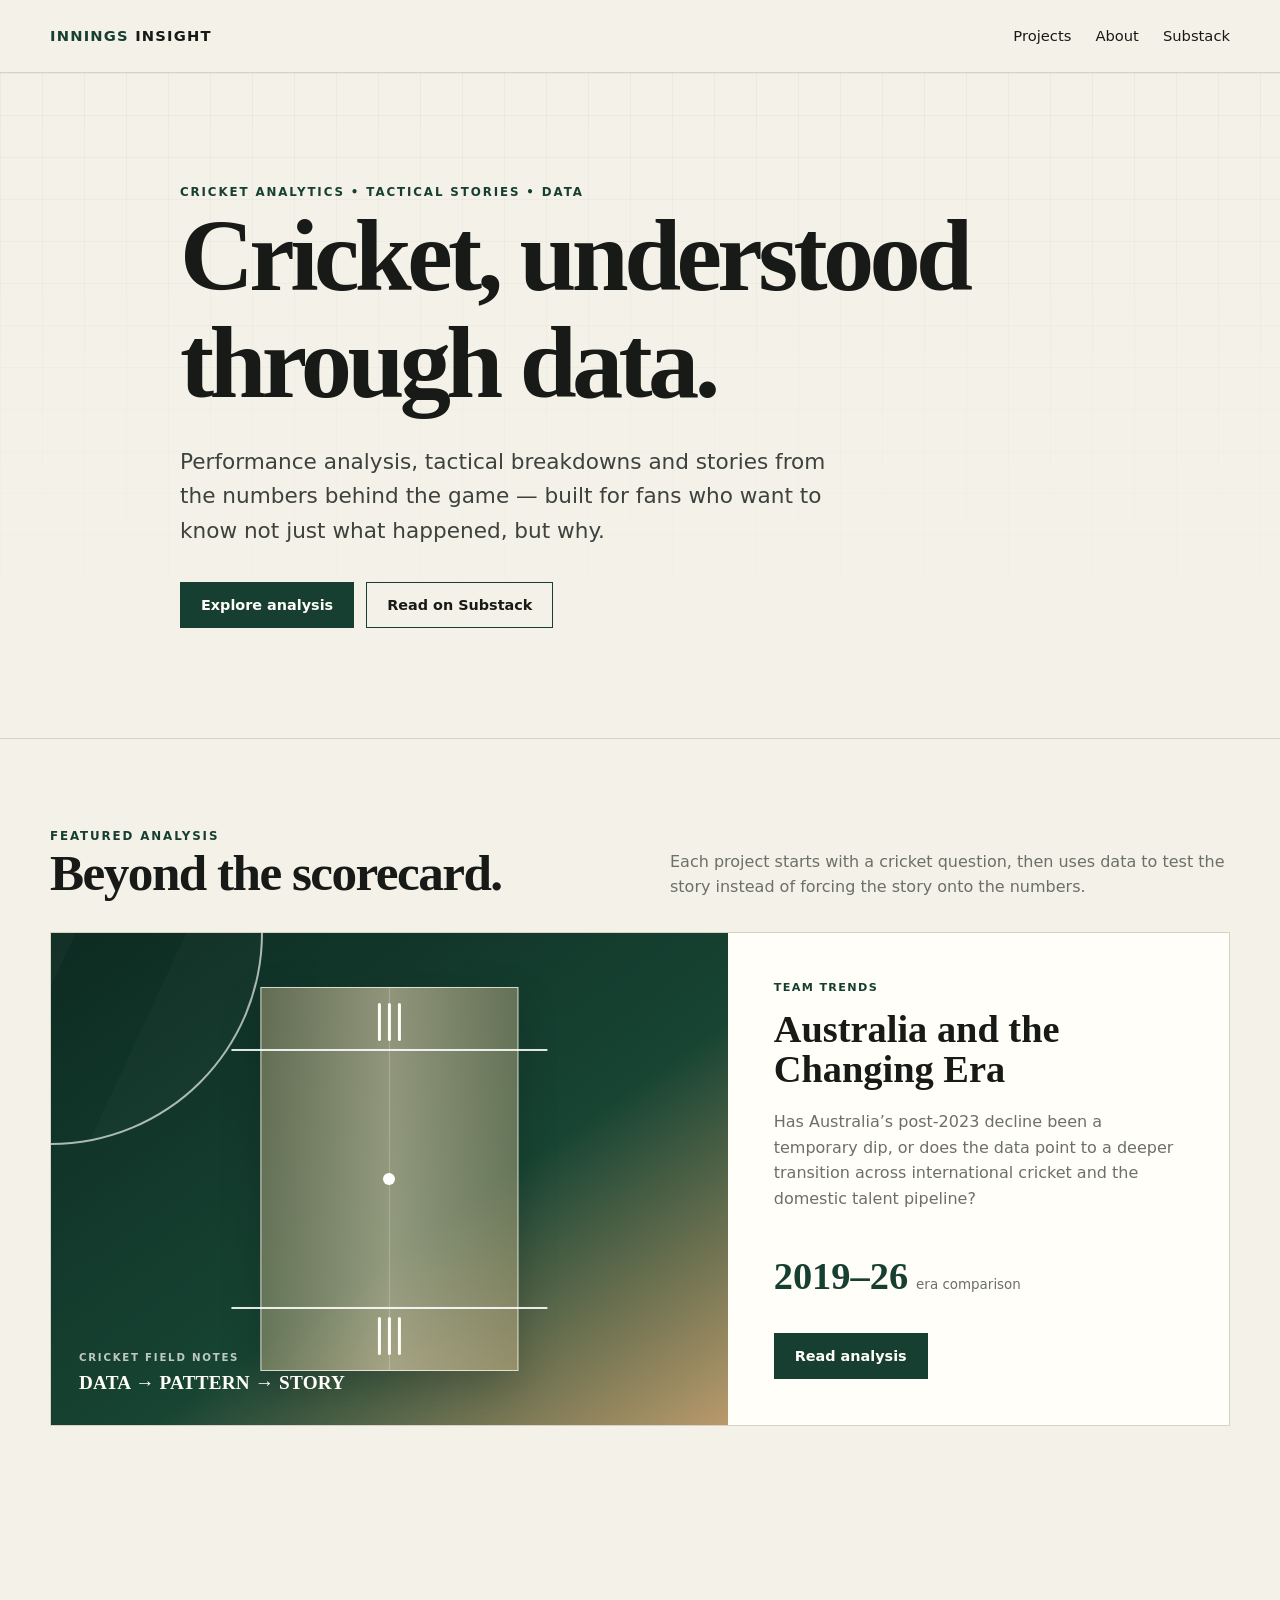
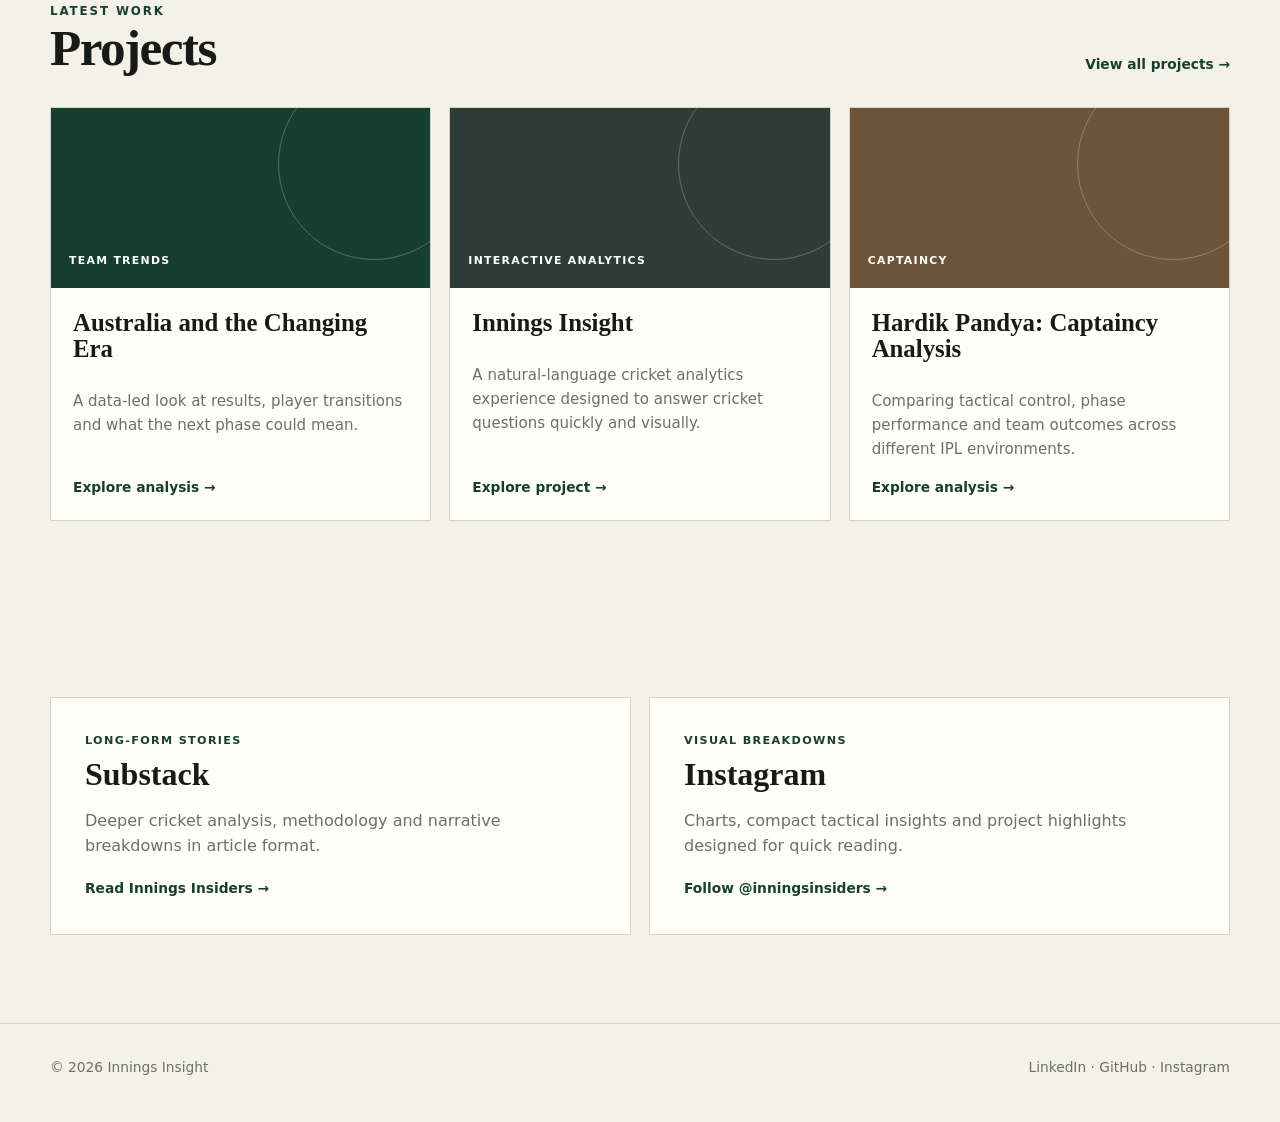
==== commit 5deffdff: "Trigger Vercel deployment from main" ====
--- a/site/index.html
+++ b/site/index.html
@@ -1 +1 @@
-<!doctype html><html lang="en"><head><meta charset="utf-8"><meta name="viewport" content="width=device-width,initial-scale=1"><title>Innings Insight — Cricket Analytics</title><meta name="description" content="Cricket analytics, tactical breakdowns and stories from the numbers behind the game."><link rel="stylesheet" href="styles.css"><link rel="stylesheet" href="feature-art.css"></head><body><nav class="nav"><div class="wrap nav-inner"><a class="brand" href="index.html"><span>Innings</span> Insight</a><div class="nav-links"><a href="projects.html">Projects</a><a href="about.html">About</a><a href="https://inningsinsiders.substack.com/" target="_blank" rel="noreferrer">Substack</a></div></div></nav><header class="hero"><div class="wrap hero-content"><div class="eyebrow">Cricket analytics • tactical stories • data</div><h1>Cricket, understood through data.</h1><p>Performance analysis, tactical breakdowns and stories from the numbers behind the game — built for fans who want to know not just what happened, but why.</p><div class="actions"><a class="btn primary" href="projects.html">Explore analysis</a><a class="btn" href="https://inningsinsiders.substack.com/" target="_blank" rel="noreferrer">Read on Substack</a></div></div></header><main><section><div class="wrap"><div class="section-head"><div><div class="eyebrow">Featured analysis</div><h2>Beyond the scorecard.</h2></div><p>Each project starts with a cricket question, then uses data to test the story instead of forcing the story onto the numbers.</p></div><article class="feature"><div class="feature-art" aria-label="Stylized cricket pitch and wickets"><div class="pitch"><span class="crease crease-top"></span><span class="crease crease-bottom"></span><div class="stumps stumps-top"><i></i><i></i><i></i></div><div class="stumps stumps-bottom"><i></i><i></i><i></i></div></div><div class="art-caption"><span>CRICKET FIELD NOTES</span><strong>Data → Pattern → Story</strong></div></div><div class="feature-copy"><div class="smallcaps">Team trends</div><h3>Australia and the Changing Era</h3><p>Has Australia’s post-2023 decline been a temporary dip, or does the data point to a deeper transition across international cricket and the domestic talent pipeline?</p><div class="stat"><strong>2019–26</strong><span>era comparison</span></div><div><a class="btn primary" href="project-australia.html">Read analysis</a></div></div></article></div></section><section><div class="wrap"><div class="section-head"><div><div class="eyebrow">Latest work</div><h2>Projects</h2></div><a class="card-link" href="projects.html">View all projects →</a></div><div class="cards"><a class="card" href="project-australia.html"><div class="card-cover"><span class="tag">Team trends</span></div><div class="card-body"><h3>Australia and the Changing Era</h3><p>A data-led look at results, player transitions and what the next phase could mean.</p><span class="card-link">Explore analysis →</span></div></a><a class="card" href="project-innings-insight.html"><div class="card-cover cover-b"><span class="tag">Interactive analytics</span></div><div class="card-body"><h3>Innings Insight</h3><p>A natural-language cricket analytics experience designed to answer cricket questions quickly and visually.</p><span class="card-link">Explore project →</span></div></a><a class="card" href="project-hardik.html"><div class="card-cover cover-c"><span class="tag">Captaincy</span></div><div class="card-body"><h3>Hardik Pandya: Captaincy Analysis</h3><p>Comparing tactical control, phase performance and team outcomes across different IPL environments.</p><span class="card-link">Explore analysis →</span></div></a></div></div></section><section><div class="wrap split"><div class="panel"><div class="smallcaps">Long-form stories</div><h3>Substack</h3><p>Deeper cricket analysis, methodology and narrative breakdowns in article format.</p><a class="card-link" href="https://inningsinsiders.substack.com/" target="_blank" rel="noreferrer">Read Innings Insiders →</a></div><div class="panel"><div class="smallcaps">Visual breakdowns</div><h3>Instagram</h3><p>Charts, compact tactical insights and project highlights designed for quick reading.</p><a class="card-link" href="https://www.instagram.com/inningsinsiders" target="_blank" rel="noreferrer">Follow @inningsinsiders →</a></div></div></section></main><footer class="footer"><div class="wrap footer-inner"><span>© 2026 Innings Insight</span><span><a href="https://www.linkedin.com/in/shyamsundar-nandakumar/" target="_blank" rel="noreferrer">LinkedIn</a> · <a href="https://github.com/shyamsundar0910/innings-insight" target="_blank" rel="noreferrer">GitHub</a> · <a href="https://www.instagram.com/inningsinsiders" target="_blank" rel="noreferrer">Instagram</a></span></div></footer></body></html>+<!doctype html><html lang="en"><head><meta charset="utf-8"><meta name="viewport" content="width=device-width,initial-scale=1"><title>Innings Insight — Cricket Analytics</title><meta name="description" content="Cricket analytics, tactical breakdowns and stories from the numbers behind the game."><link rel="stylesheet" href="styles.css"><link rel="stylesheet" href="feature-art.css"></head><body><nav class="nav"><div class="wrap nav-inner"><a class="brand" href="index.html"><span>Innings</span> Insight</a><div class="nav-links"><a href="projects.html">Projects</a><a href="about.html">About</a><a href="https://inningsinsiders.substack.com/" target="_blank" rel="noreferrer">Substack</a></div></div></nav><header class="hero"><div class="wrap hero-content"><div class="eyebrow">Cricket analytics • tactical stories • data</div><h1>Cricket, understood through data.</h1><p>Performance analysis, tactical breakdowns and stories from the numbers behind the game — built for fans who want to know not just what happened, but why.</p><div class="actions"><a class="btn primary" href="projects.html">Explore analysis</a><a class="btn" href="https://inningsinsiders.substack.com/" target="_blank" rel="noreferrer">Read on Substack</a></div></div></header><main><section><div class="wrap"><div class="section-head"><div><div class="eyebrow">Featured analysis</div><h2>Beyond the scorecard.</h2></div><p>Each project starts with a cricket question, then uses data to test the story instead of forcing the story onto the numbers.</p></div><article class="feature"><div class="feature-art" aria-label="Stylized cricket pitch and wickets"><div class="pitch"><span class="crease crease-top"></span><span class="crease crease-bottom"></span><div class="stumps stumps-top"><i></i><i></i><i></i></div><div class="stumps stumps-bottom"><i></i><i></i><i></i></div></div><div class="art-caption"><span>CRICKET FIELD NOTES</span><strong>Data → Pattern → Story</strong></div></div><div class="feature-copy"><div class="smallcaps">Team trends</div><h3>Australia and the Changing Era</h3><p>Has Australia’s post-2023 decline been a temporary dip, or does the data point to a deeper transition across international cricket and the domestic talent pipeline?</p><div class="stat"><strong>2019–26</strong><span>era comparison</span></div><div><a class="btn primary" href="project-australia.html">Read analysis</a></div></div></article></div></section><section><div class="wrap"><div class="section-head"><div><div class="eyebrow">Latest work</div><h2>Projects</h2></div><a class="card-link" href="projects.html">View all projects →</a></div><div class="cards"><a class="card" href="project-australia.html"><div class="card-cover"><span class="tag">Team trends</span></div><div class="card-body"><h3>Australia and the Changing Era</h3><p>A data-led look at results, player transitions and what the next phase could mean.</p><span class="card-link">Explore analysis →</span></div></a><a class="card" href="project-innings-insight.html"><div class="card-cover cover-b"><span class="tag">Interactive analytics</span></div><div class="card-body"><h3>Innings Insight</h3><p>A natural-language cricket analytics experience designed to answer cricket questions quickly and visually.</p><span class="card-link">Explore project →</span></div></a><a class="card" href="project-hardik.html"><div class="card-cover cover-c"><span class="tag">Captaincy</span></div><div class="card-body"><h3>Hardik Pandya: Captaincy Analysis</h3><p>Comparing tactical control, phase performance and team outcomes across different IPL environments.</p><span class="card-link">Explore analysis →</span></div></a></div></div></section><section><div class="wrap split"><div class="panel"><div class="smallcaps">Long-form stories</div><h3>Substack</h3><p>Deeper cricket analysis, methodology and narrative breakdowns in article format.</p><a class="card-link" href="https://inningsinsiders.substack.com/" target="_blank" rel="noreferrer">Read Innings Insiders →</a></div><div class="panel"><div class="smallcaps">Visual breakdowns</div><h3>Instagram</h3><p>Charts, compact tactical insights and project highlights designed for quick reading.</p><a class="card-link" href="https://www.instagram.com/inningsinsiders" target="_blank" rel="noreferrer">Follow @inningsinsiders →</a></div></div></section></main><footer class="footer"><div class="wrap footer-inner"><span>© 2026 Innings Insight</span><span><a href="https://www.linkedin.com/in/shyamsundar-nandakumar/" target="_blank" rel="noreferrer">LinkedIn</a> · <a href="https://github.com/shyamsundar0910/innings-insight" target="_blank" rel="noreferrer">GitHub</a> · <a href="https://www.instagram.com/inningsinsiders" target="_blank" rel="noreferrer">Instagram</a></span></div></footer></body></html><!-- Vercel deployment trigger -->
--- a/site/feature-art.css
+++ b/site/feature-art.css
@@ -1,3 +1,13 @@
-.feature-art{min-height:420px;position:relative;overflow:hidden;background:linear-gradient(135deg,#102f25 0%,#1e4a39 58%,#b79c72 100%)}
-.feature-art:before{content:"";position:absolute;left:50%;top:50%;width:28%;height:76%;transform:translate(-50%,-50%);border:2px solid rgba(255,255,255,.72);background:rgba(196,169,121,.18);box-shadow:0 0 0 999px rgba(11,43,33,.05)}
-.feature-art:after{content:"";position:absolute;left:50%;top:50%;width:44%;height:58%;transform:translate(-50%,-50%);background:linear-gradient(to bottom,transparent 0 12%,rgba(255,255,255,.72) 12% 12.6%,transparent 12.6% 87%,rgba(255,255,255,.72) 87% 87.6%,transparent 87.6%),linear-gradient(90deg,transparent 0 47%,rgba(255,255,255,.9) 47% 47.7%,transparent 47.7% 49.2%,rgba(255,255,255,.9) 49.2% 49.9%,transparent 49.9% 51.4%,rgba(255,255,255,.9) 51.4% 52.1%,transparent 52.1%);opacity:.95}
+.feature-art{min-height:420px;position:relative;overflow:hidden;background:linear-gradient(145deg,#0d2b22 0%,#174433 58%,#b99a6b 100%)}
+.feature-art:before{content:"";position:absolute;inset:0;background:linear-gradient(115deg,rgba(255,255,255,.03) 0 18%,transparent 18% 36%,rgba(255,255,255,.025) 36% 54%,transparent 54% 72%,rgba(255,255,255,.02) 72% 100%);mix-blend-mode:screen}
+.pitch{position:absolute;left:50%;top:50%;width:38%;height:78%;transform:translate(-50%,-50%);background:linear-gradient(90deg,rgba(211,187,142,.42),rgba(236,216,180,.58),rgba(211,187,142,.42));border:1px solid rgba(255,255,255,.72);box-shadow:0 14px 38px rgba(0,0,0,.18)}
+.pitch:before{content:"";position:absolute;left:50%;top:0;bottom:0;width:1px;background:rgba(255,255,255,.22);transform:translateX(-50%)}
+.crease{position:absolute;left:-12%;width:124%;height:2px;background:rgba(255,255,255,.88)}
+.crease-top{top:16%}.crease-bottom{bottom:16%}
+.stumps{position:absolute;left:50%;display:flex;gap:7px;transform:translateX(-50%)}
+.stumps i{display:block;width:3px;height:38px;background:#fffef9;border-radius:2px}
+.stumps-top{top:4%}.stumps-bottom{bottom:4%;transform:translateX(-50%) rotate(180deg)}
+.art-caption{position:absolute;left:28px;bottom:26px;color:#fffef9;display:flex;flex-direction:column;gap:3px;text-transform:uppercase}
+.art-caption span{font-size:.64rem;letter-spacing:.17em;font-weight:800;opacity:.72}
+.art-caption strong{font-family:Georgia,"Times New Roman",serif;font-size:1.2rem;letter-spacing:.01em}
+@media(max-width:900px){.pitch{width:34%;height:74%}.feature-art{min-height:320px}}
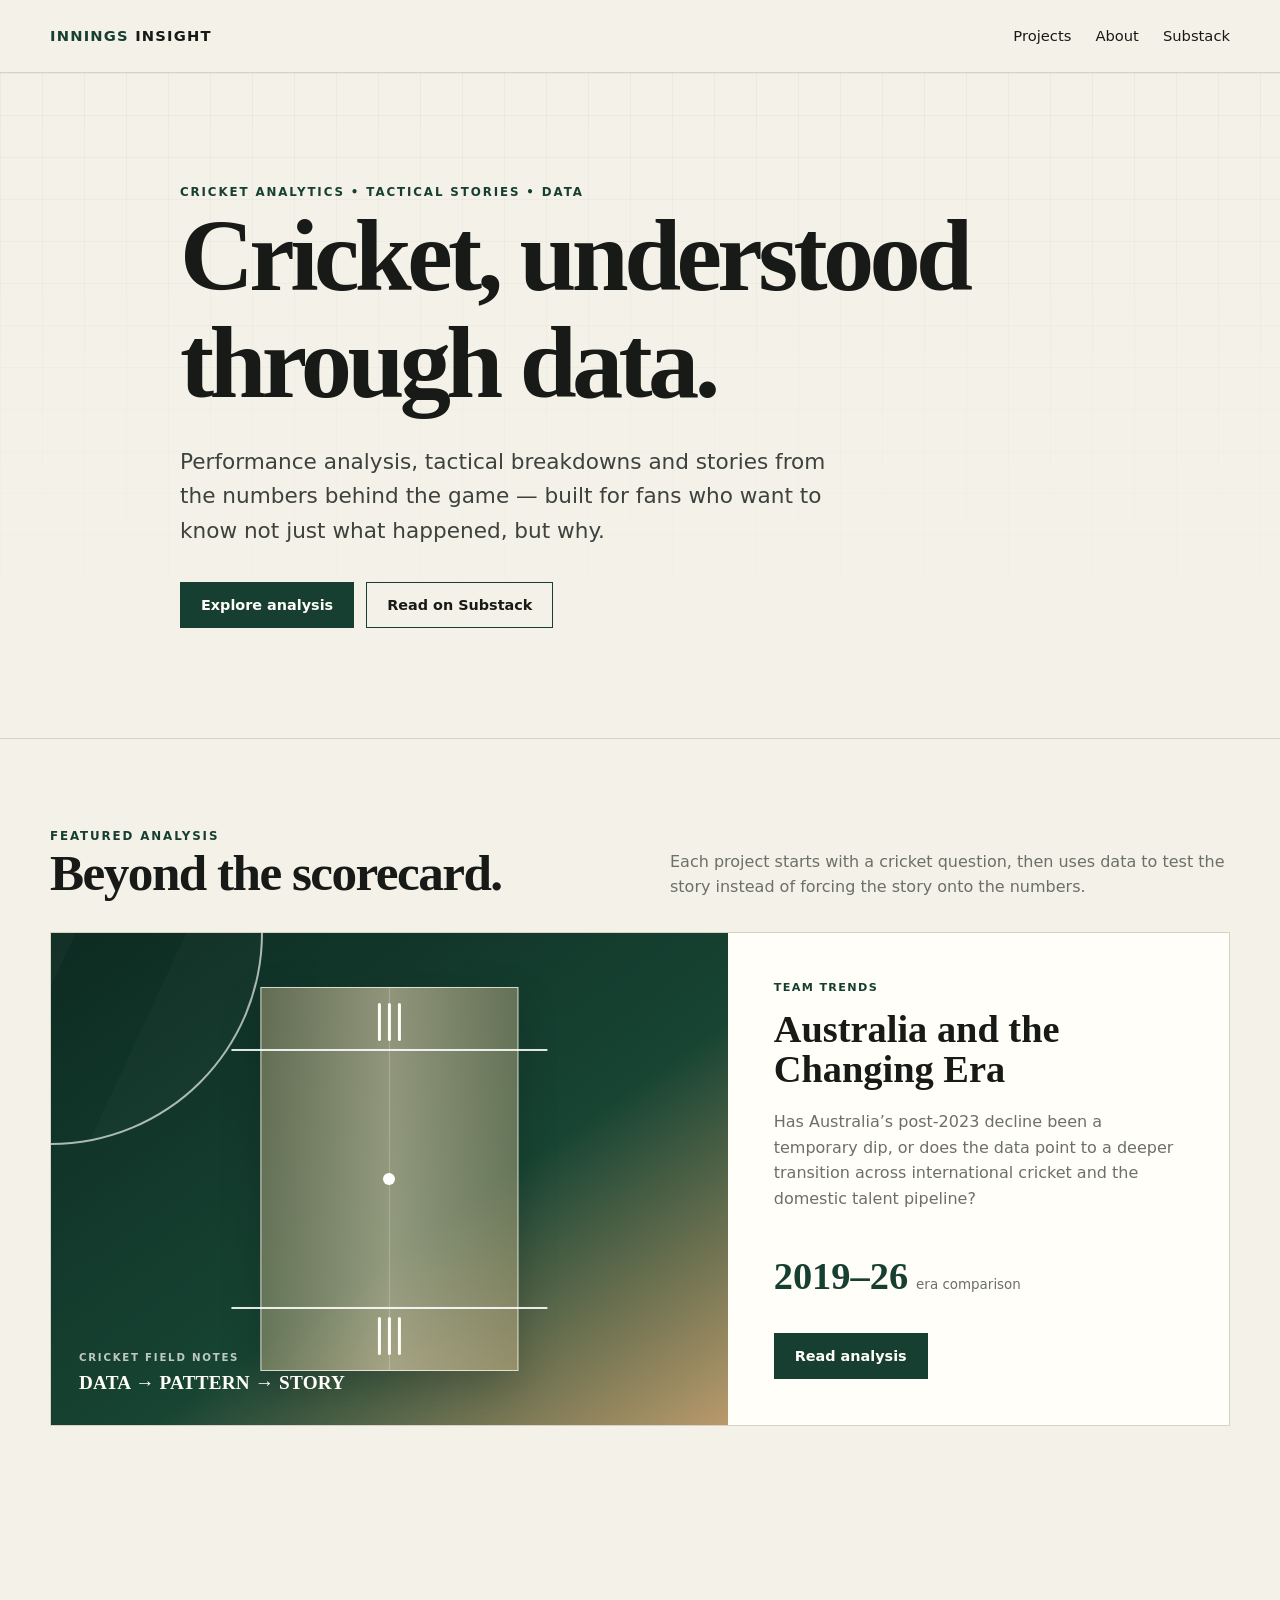
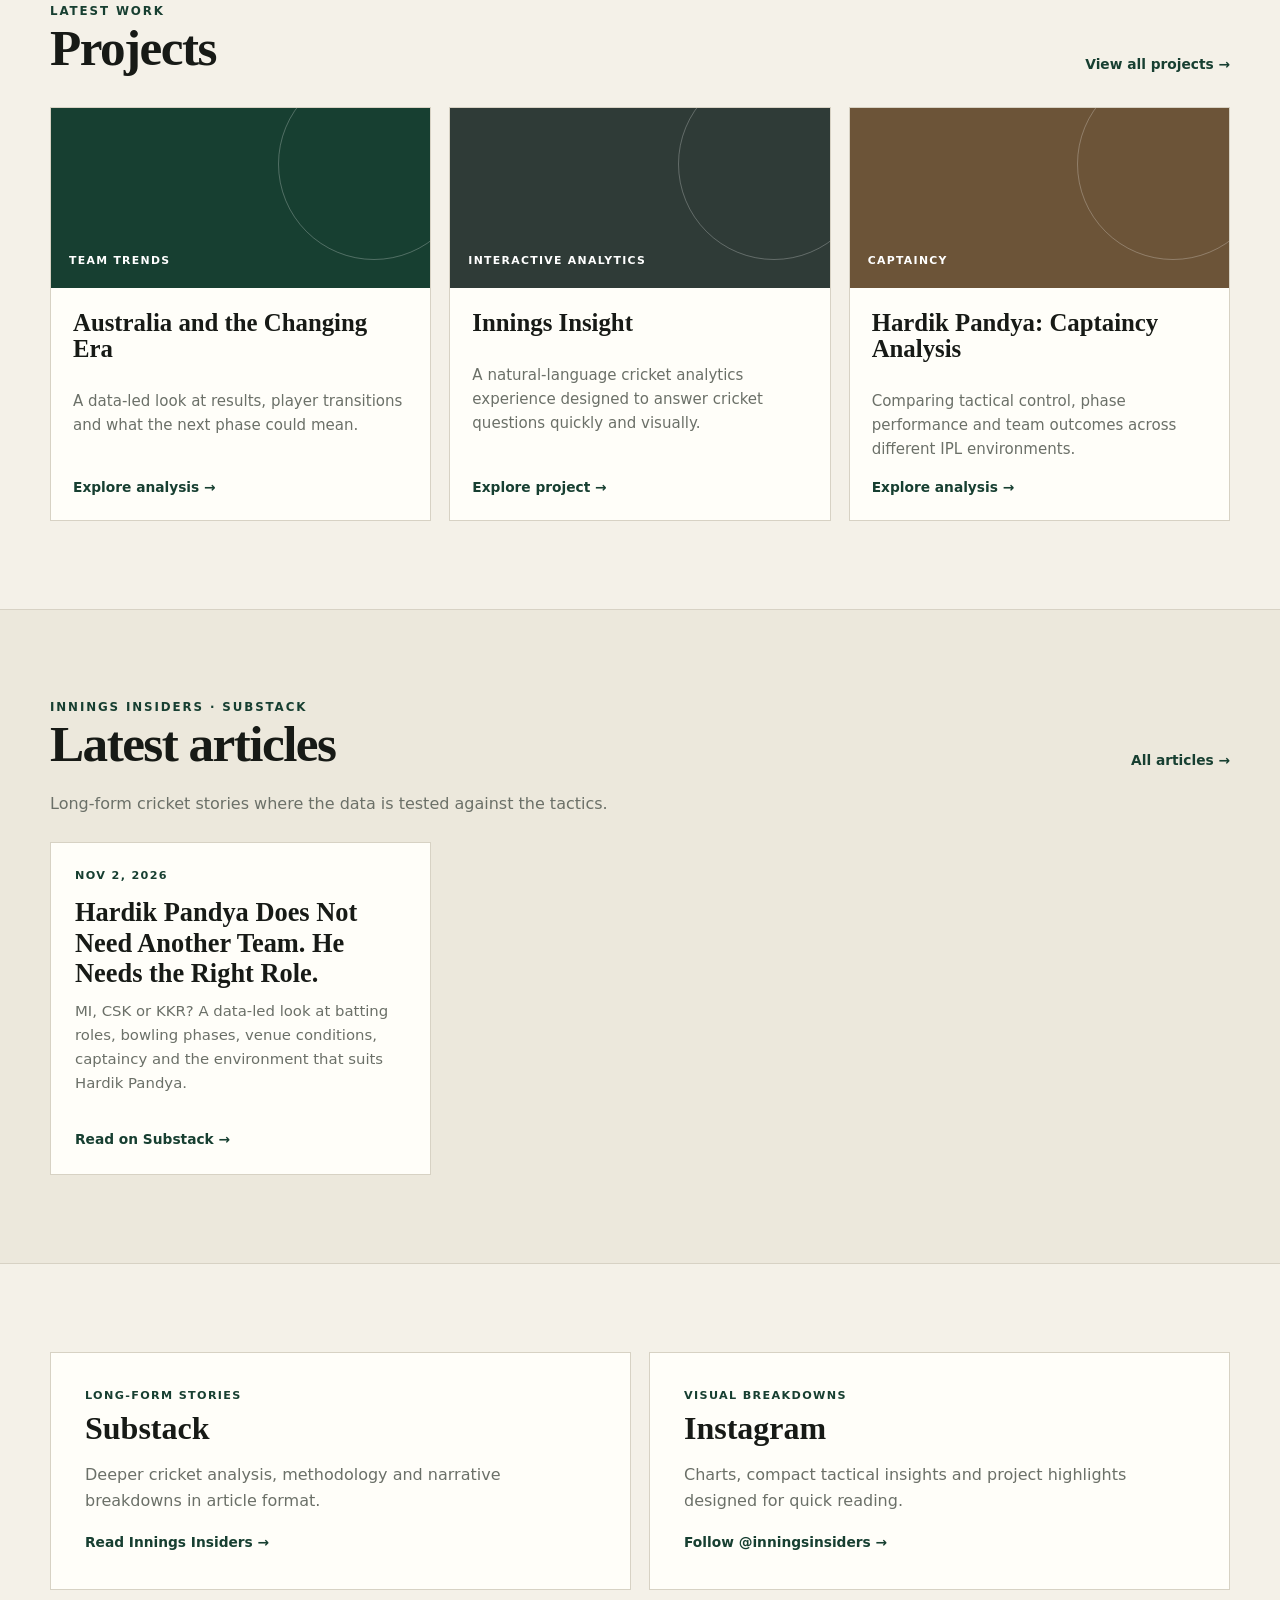
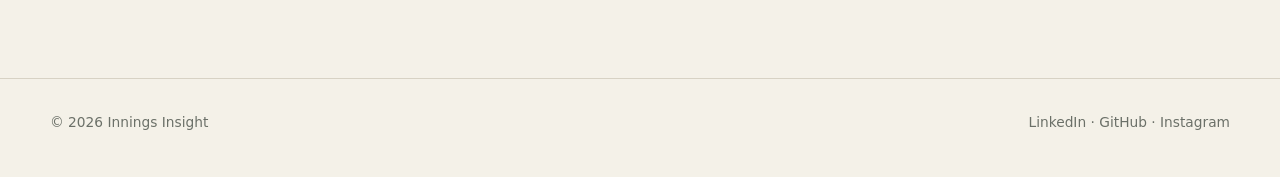
==== commit 8c929905: "Display latest Substack posts on homepage" ====
--- a/site/index.html
+++ b/site/index.html
@@ -1 +1 @@
-<!doctype html><html lang="en"><head><meta charset="utf-8"><meta name="viewport" content="width=device-width,initial-scale=1"><title>Innings Insight — Cricket Analytics</title><meta name="description" content="Cricket analytics, tactical breakdowns and stories from the numbers behind the game."><link rel="stylesheet" href="styles.css"><link rel="stylesheet" href="feature-art.css"></head><body><nav class="nav"><div class="wrap nav-inner"><a class="brand" href="index.html"><span>Innings</span> Insight</a><div class="nav-links"><a href="projects.html">Projects</a><a href="about.html">About</a><a href="https://inningsinsiders.substack.com/" target="_blank" rel="noreferrer">Substack</a></div></div></nav><header class="hero"><div class="wrap hero-content"><div class="eyebrow">Cricket analytics • tactical stories • data</div><h1>Cricket, understood through data.</h1><p>Performance analysis, tactical breakdowns and stories from the numbers behind the game — built for fans who want to know not just what happened, but why.</p><div class="actions"><a class="btn primary" href="projects.html">Explore analysis</a><a class="btn" href="https://inningsinsiders.substack.com/" target="_blank" rel="noreferrer">Read on Substack</a></div></div></header><main><section><div class="wrap"><div class="section-head"><div><div class="eyebrow">Featured analysis</div><h2>Beyond the scorecard.</h2></div><p>Each project starts with a cricket question, then uses data to test the story instead of forcing the story onto the numbers.</p></div><article class="feature"><div class="feature-art" aria-label="Stylized cricket pitch and wickets"><div class="pitch"><span class="crease crease-top"></span><span class="crease crease-bottom"></span><div class="stumps stumps-top"><i></i><i></i><i></i></div><div class="stumps stumps-bottom"><i></i><i></i><i></i></div></div><div class="art-caption"><span>CRICKET FIELD NOTES</span><strong>Data → Pattern → Story</strong></div></div><div class="feature-copy"><div class="smallcaps">Team trends</div><h3>Australia and the Changing Era</h3><p>Has Australia’s post-2023 decline been a temporary dip, or does the data point to a deeper transition across international cricket and the domestic talent pipeline?</p><div class="stat"><strong>2019–26</strong><span>era comparison</span></div><div><a class="btn primary" href="project-australia.html">Read analysis</a></div></div></article></div></section><section><div class="wrap"><div class="section-head"><div><div class="eyebrow">Latest work</div><h2>Projects</h2></div><a class="card-link" href="projects.html">View all projects →</a></div><div class="cards"><a class="card" href="project-australia.html"><div class="card-cover"><span class="tag">Team trends</span></div><div class="card-body"><h3>Australia and the Changing Era</h3><p>A data-led look at results, player transitions and what the next phase could mean.</p><span class="card-link">Explore analysis →</span></div></a><a class="card" href="project-innings-insight.html"><div class="card-cover cover-b"><span class="tag">Interactive analytics</span></div><div class="card-body"><h3>Innings Insight</h3><p>A natural-language cricket analytics experience designed to answer cricket questions quickly and visually.</p><span class="card-link">Explore project →</span></div></a><a class="card" href="project-hardik.html"><div class="card-cover cover-c"><span class="tag">Captaincy</span></div><div class="card-body"><h3>Hardik Pandya: Captaincy Analysis</h3><p>Comparing tactical control, phase performance and team outcomes across different IPL environments.</p><span class="card-link">Explore analysis →</span></div></a></div></div></section><section><div class="wrap split"><div class="panel"><div class="smallcaps">Long-form stories</div><h3>Substack</h3><p>Deeper cricket analysis, methodology and narrative breakdowns in article format.</p><a class="card-link" href="https://inningsinsiders.substack.com/" target="_blank" rel="noreferrer">Read Innings Insiders →</a></div><div class="panel"><div class="smallcaps">Visual breakdowns</div><h3>Instagram</h3><p>Charts, compact tactical insights and project highlights designed for quick reading.</p><a class="card-link" href="https://www.instagram.com/inningsinsiders" target="_blank" rel="noreferrer">Follow @inningsinsiders →</a></div></div></section></main><footer class="footer"><div class="wrap footer-inner"><span>© 2026 Innings Insight</span><span><a href="https://www.linkedin.com/in/shyamsundar-nandakumar/" target="_blank" rel="noreferrer">LinkedIn</a> · <a href="https://github.com/shyamsundar0910/innings-insight" target="_blank" rel="noreferrer">GitHub</a> · <a href="https://www.instagram.com/inningsinsiders" target="_blank" rel="noreferrer">Instagram</a></span></div></footer></body></html><!-- Vercel deployment trigger -->+<!doctype html><html lang="en"><head><meta charset="utf-8"><meta name="viewport" content="width=device-width,initial-scale=1"><title>Innings Insight — Cricket Analytics</title><meta name="description" content="Cricket analytics, tactical breakdowns and stories from the numbers behind the game."><link rel="stylesheet" href="styles.css"><link rel="stylesheet" href="feature-art.css"><link rel="stylesheet" href="articles.css"></head><body><nav class="nav"><div class="wrap nav-inner"><a class="brand" href="index.html"><span>Innings</span> Insight</a><div class="nav-links"><a href="projects.html">Projects</a><a href="about.html">About</a><a href="https://inningsinsiders.substack.com/" target="_blank" rel="noreferrer">Substack</a></div></div></nav><header class="hero"><div class="wrap hero-content"><div class="eyebrow">Cricket analytics • tactical stories • data</div><h1>Cricket, understood through data.</h1><p>Performance analysis, tactical breakdowns and stories from the numbers behind the game — built for fans who want to know not just what happened, but why.</p><div class="actions"><a class="btn primary" href="projects.html">Explore analysis</a><a class="btn" href="https://inningsinsiders.substack.com/" target="_blank" rel="noreferrer">Read on Substack</a></div></div></header><main><section><div class="wrap"><div class="section-head"><div><div class="eyebrow">Featured analysis</div><h2>Beyond the scorecard.</h2></div><p>Each project starts with a cricket question, then uses data to test the story instead of forcing the story onto the numbers.</p></div><article class="feature"><div class="feature-art" aria-label="Stylized cricket pitch and wickets"><div class="pitch"><span class="crease crease-top"></span><span class="crease crease-bottom"></span><div class="stumps stumps-top"><i></i><i></i><i></i></div><div class="stumps stumps-bottom"><i></i><i></i><i></i></div></div><div class="art-caption"><span>CRICKET FIELD NOTES</span><strong>Data → Pattern → Story</strong></div></div><div class="feature-copy"><div class="smallcaps">Team trends</div><h3>Australia and the Changing Era</h3><p>Has Australia’s post-2023 decline been a temporary dip, or does the data point to a deeper transition across international cricket and the domestic talent pipeline?</p><div class="stat"><strong>2019–26</strong><span>era comparison</span></div><div><a class="btn primary" href="project-australia.html">Read analysis</a></div></div></article></div></section><section><div class="wrap"><div class="section-head"><div><div class="eyebrow">Latest work</div><h2>Projects</h2></div><a class="card-link" href="projects.html">View all projects →</a></div><div class="cards"><a class="card" href="project-australia.html"><div class="card-cover"><span class="tag">Team trends</span></div><div class="card-body"><h3>Australia and the Changing Era</h3><p>A data-led look at results, player transitions and what the next phase could mean.</p><span class="card-link">Explore analysis →</span></div></a><a class="card" href="project-innings-insight.html"><div class="card-cover cover-b"><span class="tag">Interactive analytics</span></div><div class="card-body"><h3>Innings Insight</h3><p>A natural-language cricket analytics experience designed to answer cricket questions quickly and visually.</p><span class="card-link">Explore project →</span></div></a><a class="card" href="project-hardik.html"><div class="card-cover cover-c"><span class="tag">Captaincy</span></div><div class="card-body"><h3>Hardik Pandya: Captaincy Analysis</h3><p>Comparing tactical control, phase performance and team outcomes across different IPL environments.</p><span class="card-link">Explore analysis →</span></div></a></div></div></section><section class="articles-section" id="latest-articles"><div class="wrap"><div class="section-head"><div><div class="eyebrow">Innings Insiders · Substack</div><h2>Latest articles</h2></div><a class="card-link" href="https://inningsinsiders.substack.com/" target="_blank" rel="noopener noreferrer">All articles →</a></div><p class="articles-intro">Long-form cricket stories where the data is tested against the tactics.</p><div id="substack-articles" class="articles-grid" aria-live="polite"><a class="article-preview" href="https://inningsinsiders.substack.com/p/hardik-pandya-does-not-need-another" target="_blank" rel="noopener noreferrer"><div class="article-preview-body"><span class="smallcaps">Latest analysis</span><h3>Hardik Pandya Does Not Need Another Team. He Needs the Right Role.</h3><p>MI, CSK or KKR? Examining batting roles, bowling conditions and captaincy.</p><span class="card-link">Read on Substack →</span></div></a></div></div></section><section><div class="wrap split"><div class="panel"><div class="smallcaps">Long-form stories</div><h3>Substack</h3><p>Deeper cricket analysis, methodology and narrative breakdowns in article format.</p><a class="card-link" href="https://inningsinsiders.substack.com/" target="_blank" rel="noreferrer">Read Innings Insiders →</a></div><div class="panel"><div class="smallcaps">Visual breakdowns</div><h3>Instagram</h3><p>Charts, compact tactical insights and project highlights designed for quick reading.</p><a class="card-link" href="https://www.instagram.com/inningsinsiders" target="_blank" rel="noreferrer">Follow @inningsinsiders →</a></div></div></section></main><footer class="footer"><div class="wrap footer-inner"><span>© 2026 Innings Insight</span><span><a href="https://www.linkedin.com/in/shyamsundar-nandakumar/" target="_blank" rel="noreferrer">LinkedIn</a> · <a href="https://github.com/shyamsundar0910/innings-insight" target="_blank" rel="noreferrer">GitHub</a> · <a href="https://www.instagram.com/inningsinsiders" target="_blank" rel="noreferrer">Instagram</a></span></div></footer><script defer src="articles.js"></script></body></html><!-- Vercel deployment trigger -->
--- a/site/styles.css
+++ b/site/styles.css
@@ -9,6 +9,6 @@
   --tan: #b99a6b;
   --white: #fffef9;
 }
-*{box-sizing:border-box}html{scroll-behavior:smooth}body{margin:0;font-family:Inter,ui-sans-serif,system-ui,-apple-system,BlinkMacSystemFont,"Segoe UI",sans-serif;background:var(--paper);color:var(--ink);line-height:1.6}a{color:inherit;text-decoration:none}img{max-width:100%;display:block}.wrap{width:min(1180px,calc(100% - 40px));margin:auto}.nav{position:sticky;top:0;z-index:20;background:rgba(244,241,232,.94);backdrop-filter:blur(12px);border-bottom:1px solid var(--line)}.nav-inner{height:72px;display:flex;align-items:center;justify-content:space-between;gap:24px}.brand{font-weight:800;letter-spacing:.08em;text-transform:uppercase;font-size:.92rem}.brand span{color:var(--green)}.nav-links{display:flex;gap:24px;font-size:.92rem}.nav-links a:hover{color:var(--green)}.hero{min-height:74vh;display:grid;place-items:center;border-bottom:1px solid var(--line);position:relative;overflow:hidden}.hero:before{content:"";position:absolute;inset:0;background-image:linear-gradient(rgba(23,63,49,.06) 1px,transparent 1px),linear-gradient(90deg,rgba(23,63,49,.06) 1px,transparent 1px);background-size:42px 42px;mask-image:linear-gradient(to bottom,rgba(0,0,0,.7),transparent 88%)}.hero-content{position:relative;padding:90px 0;max-width:920px}.eyebrow{text-transform:uppercase;letter-spacing:.16em;font-size:.74rem;font-weight:800;color:var(--green)}h1,h2,h3{font-family:Georgia,"Times New Roman",serif;line-height:1.05;margin:0}.hero h1{font-size:clamp(3.4rem,8vw,7.3rem);max-width:900px;letter-spacing:-.045em}.hero p{font-size:clamp(1.05rem,2vw,1.35rem);max-width:680px;color:#3d423d;margin:28px 0 34px}.actions{display:flex;flex-wrap:wrap;gap:12px}.btn{display:inline-flex;align-items:center;justify-content:center;min-height:46px;padding:0 20px;border:1px solid var(--green);font-weight:750;font-size:.9rem}.btn.primary{background:var(--green);color:var(--white)}.btn:hover{transform:translateY(-1px)}section{padding:88px 0}.section-head{display:flex;justify-content:space-between;align-items:end;gap:20px;margin-bottom:32px}.section-head h2{font-size:clamp(2.2rem,4vw,4rem);letter-spacing:-.03em}.section-head p{max-width:560px;color:var(--muted);margin:0}.feature{display:grid;grid-template-columns:1.35fr 1fr;border:1px solid var(--line);background:var(--white)}.feature-art{min-height:420px;background:linear-gradient(135deg,#102f25,#214f3f 50%,#c3a77e);position:relative;overflow:hidden}.feature-art:before,.feature-art:after{content:"";position:absolute;border:2px solid rgba(255,255,255,.65);border-radius:50%;width:420px;height:420px;left:50%;top:50%;transform:translate(-50%,-50%)}.feature-art:after{width:12px;height:12px;background:#fff;border:0}.feature-copy{padding:46px}.feature-copy h3{font-size:clamp(2rem,3vw,3.2rem);margin:12px 0 20px}.feature-copy p{color:var(--muted)}.stat{display:inline-flex;gap:8px;align-items:baseline;margin:18px 0 26px}.stat strong{font-family:Georgia,serif;font-size:2.4rem;color:var(--green)}.stat span{font-size:.84rem;color:var(--muted)}.cards{display:grid;grid-template-columns:repeat(3,1fr);gap:18px}.card{background:var(--white);border:1px solid var(--line);display:flex;flex-direction:column;min-height:390px;transition:.18s ease}.card:hover{transform:translateY(-3px);box-shadow:0 10px 24px rgba(16,34,27,.07)}.card-cover{height:180px;background:var(--green);padding:18px;display:flex;align-items:end;color:white;position:relative;overflow:hidden}.card-cover:after{content:"";position:absolute;width:190px;height:190px;border:1px solid rgba(255,255,255,.25);border-radius:50%;right:-40px;top:-40px}.cover-b{background:#2f3b37}.cover-c{background:#6c5438}.cover-d{background:#223f52}.cover-e{background:#4c3f2d}.cover-f{background:#2b332d}.tag{position:relative;z-index:1;font-size:.68rem;text-transform:uppercase;letter-spacing:.12em;font-weight:800}.card-body{padding:22px;display:flex;flex-direction:column;flex:1}.card-body h3{font-size:1.55rem;margin-bottom:12px}.card-body p{color:var(--muted);font-size:.94rem}.card-link{margin-top:auto;font-size:.86rem;font-weight:800;color:var(--green)}.split{display:grid;grid-template-columns:1fr 1fr;gap:18px}.panel{border:1px solid var(--line);background:var(--white);padding:34px}.panel h3{font-size:2rem;margin:8px 0 14px}.panel p{color:var(--muted)}.about-grid{display:grid;grid-template-columns:.8fr 1.2fr;gap:56px;align-items:center}.portrait{aspect-ratio:4/5;object-fit:cover;border:1px solid var(--line);background:var(--paper-2)}.about-copy h1{font-size:clamp(3rem,6vw,5.6rem);letter-spacing:-.04em}.about-copy p{color:#474c46;font-size:1.05rem}.quote{border-left:3px solid var(--green);padding-left:20px;font-family:Georgia,serif;font-size:1.5rem;color:var(--green);margin:28px 0}.social-row{display:flex;flex-wrap:wrap;gap:10px;margin-top:22px}.social-row a{border-bottom:1px solid var(--ink);font-weight:700;font-size:.9rem}.project-hero{padding:86px 0 56px;border-bottom:1px solid var(--line)}.project-hero h1{font-size:clamp(3rem,7vw,6rem);max-width:900px;letter-spacing:-.045em}.project-hero p{max-width:720px;color:var(--muted);font-size:1.1rem}.article{max-width:820px;margin:auto}.article h2{font-size:2.2rem;margin-top:46px}.article p,.article li{font-size:1.05rem;color:#3f443f}.kpi-grid{display:grid;grid-template-columns:repeat(3,1fr);gap:12px;margin:32px 0}.kpi{padding:24px;border:1px solid var(--line);background:var(--white)}.kpi strong{font:700 2rem Georgia,serif;color:var(--green);display:block}.footer{border-top:1px solid var(--line);padding:32px 0 44px;color:var(--muted);font-size:.86rem}.footer-inner{display:flex;justify-content:space-between;gap:20px;flex-wrap:wrap}.smallcaps{text-transform:uppercase;letter-spacing:.12em;font-size:.7rem;font-weight:800;color:var(--green)}
+*{box-sizing:border-box}html{scroll-behavior:smooth}body{margin:0;font-family:Inter,ui-sans-serif,system-ui,-apple-system,BlinkMacSystemFont,"Segoe UI",sans-serif;background:var(--paper);color:var(--ink);line-height:1.6}a{color:inherit;text-decoration:none}img{max-width:100%;display:block}.wrap{width:min(1180px,calc(100% - 40px));margin:auto}.nav{position:sticky;top:0;z-index:20;background:rgba(244,241,232,.94);backdrop-filter:blur(12px);border-bottom:1px solid var(--line)}.nav-inner{height:72px;display:flex;align-items:center;justify-content:space-between;gap:24px}.brand{font-weight:800;letter-spacing:.08em;text-transform:uppercase;font-size:.92rem}.brand span{color:var(--green)}.nav-links{display:flex;gap:24px;font-size:.92rem}.nav-links a:hover{color:var(--green)}.hero{min-height:74vh;display:grid;place-items:center;border-bottom:1px solid var(--line);position:relative;overflow:hidden}.hero:before{content:"";position:absolute;inset:0;background-image:linear-gradient(rgba(23,63,49,.06) 1px,transparent 1px),linear-gradient(90deg,rgba(23,63,49,.06) 1px,transparent 1px);background-size:42px 42px;mask-image:linear-gradient(to bottom,rgba(0,0,0,.7),transparent 88%)}.hero-content{position:relative;padding:90px 0;max-width:920px}.eyebrow{text-transform:uppercase;letter-spacing:.16em;font-size:.74rem;font-weight:800;color:var(--green)}h1,h2,h3{font-family:Georgia,"Times New Roman",serif;line-height:1.05;margin:0}.hero h1{font-size:clamp(3.4rem,8vw,7.3rem);max-width:900px;letter-spacing:-.045em}.hero p{font-size:clamp(1.05rem,2vw,1.35rem);max-width:680px;color:#3d423d;margin:28px 0 34px}.actions{display:flex;flex-wrap:wrap;gap:12px}.btn{display:inline-flex;align-items:center;justify-content:center;min-height:46px;padding:0 20px;border:1px solid var(--green);font-weight:750;font-size:.9rem}.btn.primary{background:var(--green);color:var(--white)}.btn:hover{transform:translateY(-1px)}section{padding:88px 0}.section-head{display:flex;justify-content:space-between;align-items:end;gap:20px;margin-bottom:32px}.section-head h2{font-size:clamp(2.2rem,4vw,4rem);letter-spacing:-.03em}.section-head p{max-width:560px;color:var(--muted);margin:0}.feature{display:grid;grid-template-columns:1.35fr 1fr;border:1px solid var(--line);background:var(--white)}.feature-art{min-height:420px;background:linear-gradient(135deg,#102f25,#214f3f 50%,#c3a77e);position:relative;overflow:hidden}.feature-art:before,.feature-art:after{content:"";position:absolute;border:2px solid rgba(255,255,255,.65);border-radius:50%;width:420px;height:420px;left:50%;top:50%;transform:translate(-50%,-50%)}.feature-art:after{width:12px;height:12px;background:#fff;border:0}.feature-copy{padding:46px}.feature-copy h3{font-size:clamp(2rem,3vw,3.2rem);margin:12px 0 20px}.feature-copy p{color:var(--muted)}.stat{display:inline-flex;gap:8px;align-items:baseline;margin:18px 0 26px}.stat strong{font-family:Georgia,serif;font-size:2.4rem;color:var(--green)}.stat span{font-size:.84rem;color:var(--muted)}.cards{display:grid;grid-template-columns:repeat(3,1fr);gap:18px}.card{background:var(--white);border:1px solid var(--line);display:flex;flex-direction:column;min-height:390px;transition:.18s ease}.card:hover{transform:translateY(-3px);box-shadow:0 10px 24px rgba(16,34,27,.07)}.card-cover{height:180px;background:var(--green);padding:18px;display:flex;align-items:end;color:white;position:relative;overflow:hidden}.card-cover:after{content:"";position:absolute;width:190px;height:190px;border:1px solid rgba(255,255,255,.25);border-radius:50%;right:-40px;top:-40px}.cover-b{background:#2f3b37}.cover-c{background:#6c5438}.cover-d{background:#223f52}.cover-e{background:#4c3f2d}.cover-f{background:#2b332d}.tag{position:relative;z-index:1;font-size:.68rem;text-transform:uppercase;letter-spacing:.12em;font-weight:800}.card-body{padding:22px;display:flex;flex-direction:column;flex:1}.card-body h3{font-size:1.55rem;margin-bottom:12px}.card-body p{color:var(--muted);font-size:.94rem}.card-link{margin-top:auto;font-size:.86rem;font-weight:800;color:var(--green)}.split{display:grid;grid-template-columns:1fr 1fr;gap:18px}.panel{border:1px solid var(--line);background:var(--white);padding:34px}.panel h3{font-size:2rem;margin:8px 0 14px}.panel p{color:var(--muted)}.about-grid{display:grid;grid-template-columns:280px 1fr;gap:56px;align-items:start}.portrait{width:240px;height:300px;aspect-ratio:4/5;object-fit:cover;object-position:center 20%;border:1px solid var(--line);background:var(--paper-2)}.about-copy h1{font-size:clamp(3rem,6vw,5.6rem);letter-spacing:-.04em}.about-copy p{color:#474c46;font-size:1.05rem}.quote{border-left:3px solid var(--green);padding-left:20px;font-family:Georgia,serif;font-size:1.5rem;color:var(--green);margin:28px 0}.social-row{display:flex;flex-wrap:wrap;gap:10px;margin-top:22px}.social-row a{border-bottom:1px solid var(--ink);font-weight:700;font-size:.9rem}.project-hero{padding:86px 0 56px;border-bottom:1px solid var(--line)}.project-hero h1{font-size:clamp(3rem,7vw,6rem);max-width:900px;letter-spacing:-.045em}.project-hero p{max-width:720px;color:var(--muted);font-size:1.1rem}.article{max-width:820px;margin:auto}.article h2{font-size:2.2rem;margin-top:46px}.article p,.article li{font-size:1.05rem;color:#3f443f}.kpi-grid{display:grid;grid-template-columns:repeat(3,1fr);gap:12px;margin:32px 0}.kpi{padding:24px;border:1px solid var(--line);background:var(--white)}.kpi strong{font:700 2rem Georgia,serif;color:var(--green);display:block}.footer{border-top:1px solid var(--line);padding:32px 0 44px;color:var(--muted);font-size:.86rem}.footer-inner{display:flex;justify-content:space-between;gap:20px;flex-wrap:wrap}.smallcaps{text-transform:uppercase;letter-spacing:.12em;font-size:.7rem;font-weight:800;color:var(--green)}
 .about-copy>p,.about-copy>.quote{display:none}.about-copy h1:after{content:"I’m an analyst who enjoys turning complex data into clear, useful insights. I earned a Master of Science in Analytics from Northeastern University and a Bachelor of Technology in Computer Science and Engineering from SRM Institute of Science and Technology. I currently work as an analyst, applying data, reporting and business intelligence to real-world problems.\A\ACricket has always been more than a game I watch. Over time, my background in analytics changed the way I see it — I began looking beyond the scorecard to patterns in phases, matchups, player roles, venue behaviour and tactical decisions. That curiosity became Innings Insight, where I use data to explore cricket questions and turn the numbers behind the game into stories that are easier to understand.\A\AI still watch cricket as a fan first, but now I also watch it through an analytical lens: asking why a phase changed, which matchup created an edge, what the data says about a decision, and whether the story we see on the field is supported by the numbers.";display:block;white-space:pre-line;font-family:Inter,ui-sans-serif,system-ui,-apple-system,BlinkMacSystemFont,"Segoe UI",sans-serif;font-size:1.05rem;font-weight:400;line-height:1.75;letter-spacing:0;color:#474c46;margin-top:28px;max-width:760px}.about-copy .social-row{margin-top:28px}
-@media(max-width:900px){.cards{grid-template-columns:1fr 1fr}.feature,.about-grid,.split{grid-template-columns:1fr}.feature-art{min-height:300px}.nav-links{gap:14px}.about-grid{gap:28px}.portrait{max-height:600px;width:100%}}@media(max-width:620px){.wrap{width:min(100% - 24px,1180px)}.nav-inner{height:62px}.nav-links a:nth-child(3){display:none}.hero{min-height:68vh}.cards,.kpi-grid{grid-template-columns:1fr}section{padding:62px 0}.feature-copy{padding:28px}.hero h1{font-size:3.4rem}.project-hero h1{font-size:3.2rem}}
+@media(max-width:900px){.cards{grid-template-columns:1fr 1fr}.feature,.about-grid,.split{grid-template-columns:1fr}.feature-art{min-height:300px}.nav-links{gap:14px}.about-grid{gap:28px}.portrait{width:220px;height:275px;max-height:none}}@media(max-width:620px){.wrap{width:min(100% - 24px,1180px)}.nav-inner{height:62px}.nav-links a:nth-child(3){display:none}.hero{min-height:68vh}.cards,.kpi-grid{grid-template-columns:1fr}section{padding:62px 0}.feature-copy{padding:28px}.hero h1{font-size:3.4rem}.project-hero h1{font-size:3.2rem}}
--- a/site/articles.css
+++ b/site/articles.css
@@ -0,0 +1,13 @@
+/* Latest Substack articles */
+.articles-section{background:var(--paper-2);border-block:1px solid var(--line)}
+.articles-intro{color:var(--muted);margin:-12px 0 26px}
+.articles-grid{display:grid;grid-template-columns:repeat(3,minmax(0,1fr));gap:18px}
+.article-preview{background:var(--white);border:1px solid var(--line);display:flex;flex-direction:column;overflow:hidden;min-width:0;transition:transform .18s ease,box-shadow .18s ease}
+.article-preview:hover{transform:translateY(-3px);box-shadow:0 10px 24px rgba(16,34,27,.07)}
+.article-preview-cover{aspect-ratio:16/9;object-fit:cover;width:100%;background:var(--green-2)}
+.article-preview-body{display:flex;flex-direction:column;flex:1;padding:24px;gap:12px}
+.article-preview h3{font-size:1.65rem;line-height:1.15}
+.article-preview p{font-size:.93rem;line-height:1.6;color:var(--muted);margin:0 0 12px}
+.article-preview .card-link{padding-top:8px}
+@media(max-width:900px){.articles-grid{grid-template-columns:repeat(2,minmax(0,1fr))}}
+@media(max-width:620px){.articles-grid{grid-template-columns:1fr}}
